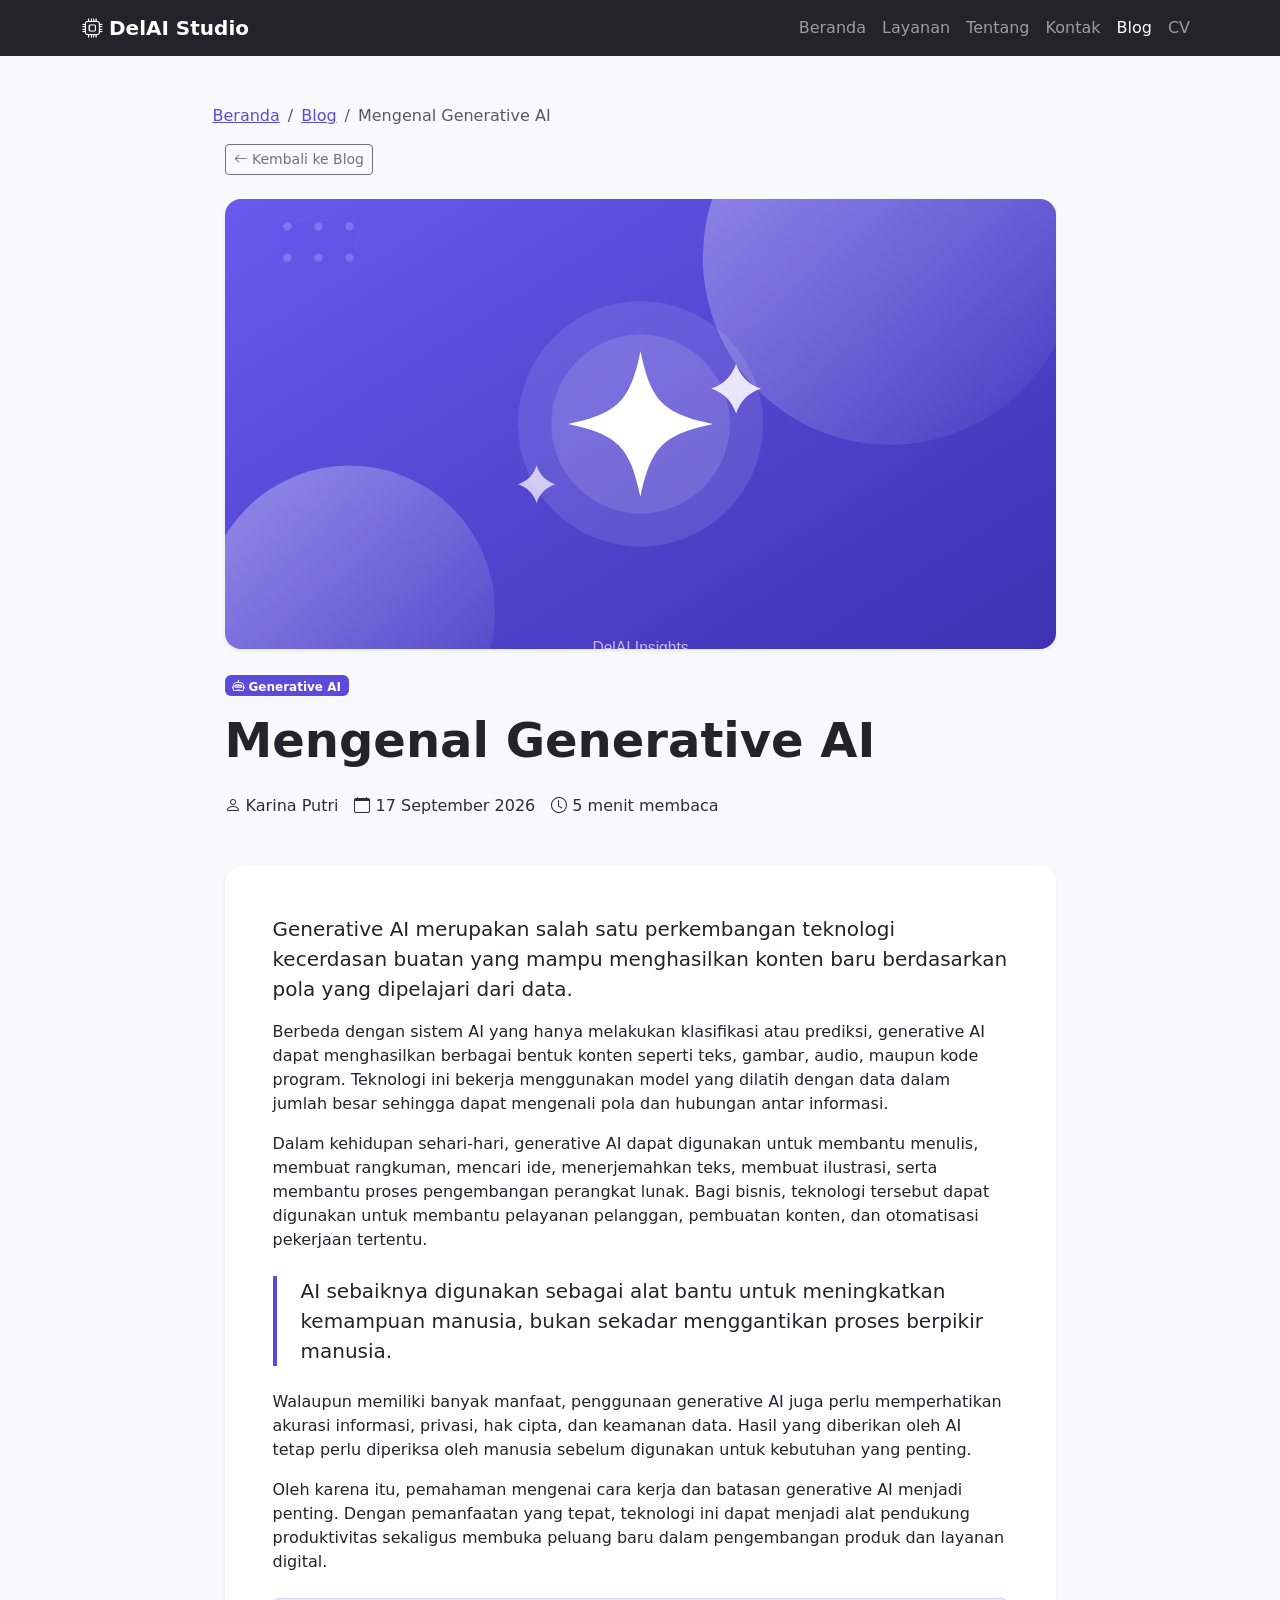
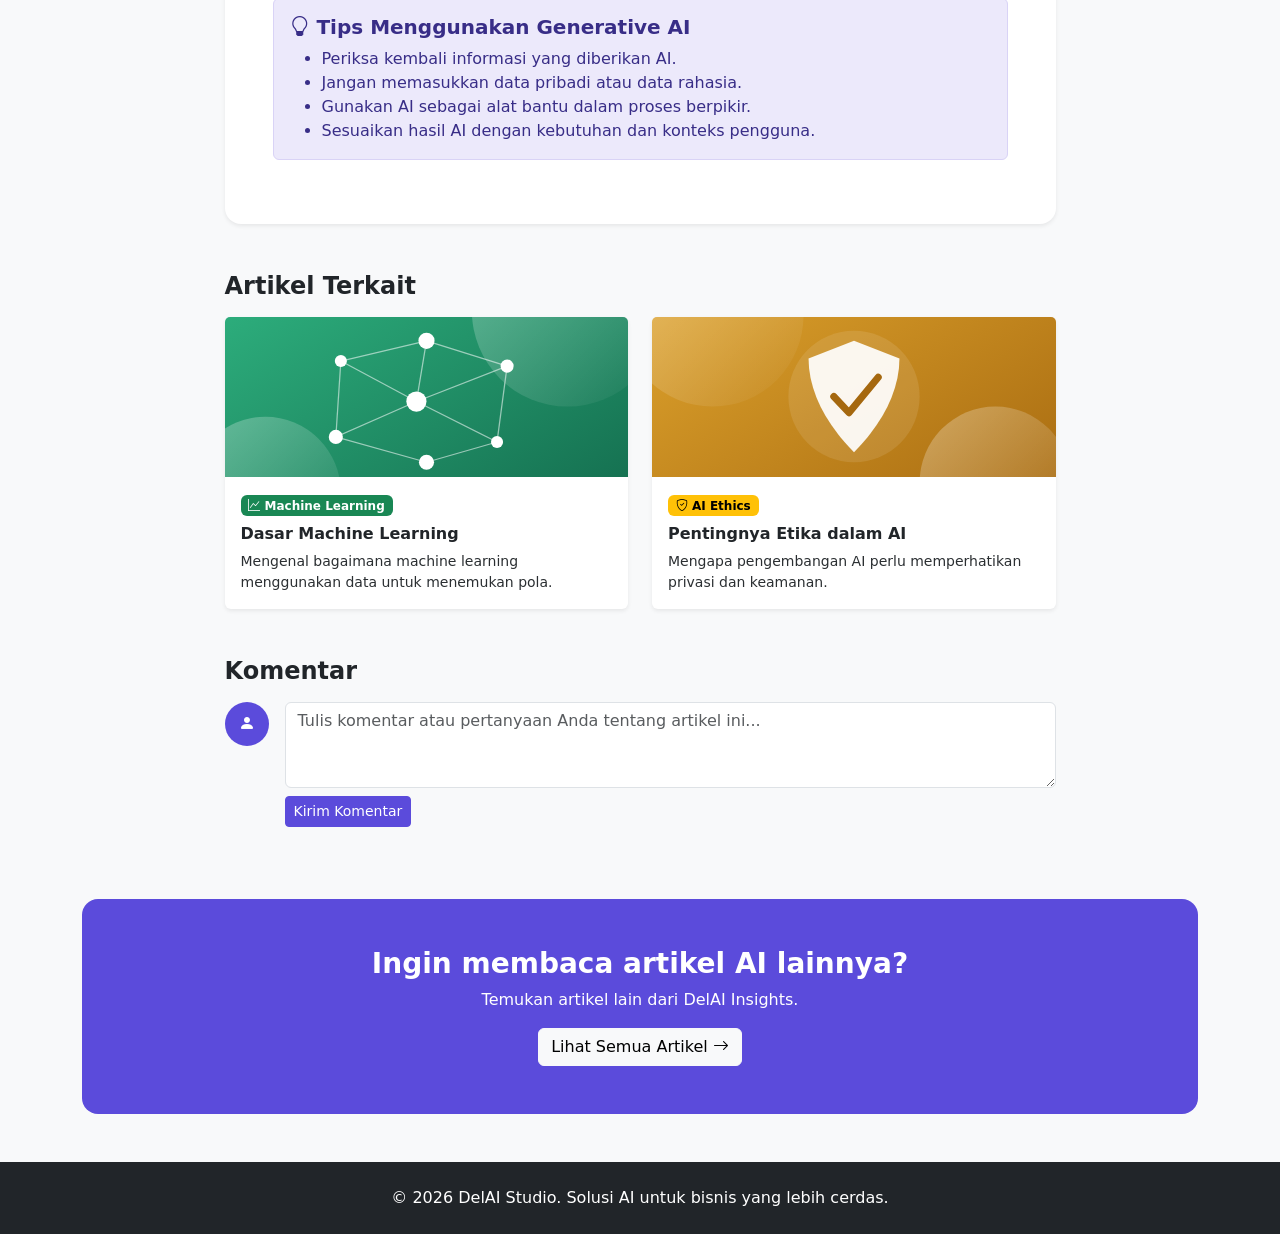
==== blog-detail.html @ 37f5fe95 "fixed" ====
<!DOCTYPE html>
<html lang="id">
<head>
    <meta charset="UTF-8">

    <meta
        name="viewport"
        content="width=device-width, initial-scale=1.0"
    >

    <meta
        name="description"
        content="Artikel DelAI Studio mengenai Generative AI."
    >

    <title>Mengenal Generative AI - DelAI Studio</title>

    <!-- Preconnect ke CDN untuk mempercepat loading -->
    <link rel="preconnect" href="https://cdn.jsdelivr.net" crossorigin>

    <meta name="theme-color" content="#5b4bdb">

    <!-- Bootstrap 5 -->
    <link
        href="https://cdn.jsdelivr.net/npm/bootstrap@5.3.3/dist/css/bootstrap.min.css"
        rel="stylesheet"
    >

    <!-- Bootstrap Icons -->
    <link
        rel="stylesheet"
        href="https://cdn.jsdelivr.net/npm/bootstrap-icons@1.11.3/font/bootstrap-icons.min.css"
    >

    <!-- Selaraskan warna brand Bootstrap dengan warna brand utama (ungu) -->
    <style>
        :root {
            --bs-primary: #5b4bdb;
            --bs-primary-rgb: 91, 75, 219;
            --bs-link-color: #5b4bdb;
            --bs-link-color-rgb: 91, 75, 219;
            --bs-link-hover-color: #4638b8;
            --bs-link-hover-color-rgb: 70, 56, 184;
        }

        .btn-primary {
            --bs-btn-bg: #5b4bdb;
            --bs-btn-border-color: #5b4bdb;
            --bs-btn-hover-bg: #4638b8;
            --bs-btn-hover-border-color: #4638b8;
            --bs-btn-active-bg: #4638b8;
            --bs-btn-active-border-color: #4638b8;
        }

        .btn-outline-primary {
            --bs-btn-color: #5b4bdb;
            --bs-btn-border-color: #5b4bdb;
            --bs-btn-hover-bg: #5b4bdb;
            --bs-btn-hover-border-color: #5b4bdb;
        }

        .text-bg-primary {
            background-color: #5b4bdb !important;
        }

        .bg-primary {
            background-color: #5b4bdb !important;
        }

        .border-primary {
            border-color: #5b4bdb !important;
        }

        .alert-primary {
            --bs-alert-color: #382d87;
            --bs-alert-bg: #ece9fb;
            --bs-alert-border-color: #d9d3f6;
        }
    </style>
</head>


<body class="bg-light">

    <!-- Skip link untuk aksesibilitas keyboard -->
    <a href="#konten-utama" class="visually-hidden-focusable">
        Lewati ke konten utama
    </a>

    <!-- ================= NAVBAR ================= -->

    <header>

        <nav class="navbar navbar-expand-lg bg-dark navbar-dark">

            <div class="container">

                <a
                    class="navbar-brand fw-bold"
                    href="index.html"
                >
                    <i class="bi bi-cpu" aria-hidden="true"></i>
                    DelAI Studio
                </a>


                <button
                    class="navbar-toggler"
                    type="button"
                    data-bs-toggle="collapse"
                    data-bs-target="#mainNavbar"
                    aria-controls="mainNavbar"
                    aria-expanded="false"
                    aria-label="Toggle navigation"
                >
                    <span class="navbar-toggler-icon"></span>
                </button>


                <div
                    class="collapse navbar-collapse"
                    id="mainNavbar"
                >

                    <ul class="navbar-nav ms-auto">

                        <li class="nav-item">
                            <a
                                class="nav-link"
                                href="index.html"
                            >
                                Beranda
                            </a>
                        </li>

                        <li class="nav-item">
                            <a
                                class="nav-link"
                                href="index.html#layanan"
                            >
                                Layanan
                            </a>
                        </li>

                        <li class="nav-item">
                            <a
                                class="nav-link"
                                href="index.html#tentang"
                            >
                                Tentang
                            </a>
                        </li>

                        <li class="nav-item">
                            <a
                                class="nav-link"
                                href="index.html#kontak"
                            >
                                Kontak
                            </a>
                        </li>

                        <li class="nav-item">
                            <a
                                class="nav-link active"
                                href="blog.html"
                                aria-current="page"
                            >
                                Blog
                            </a>
                        </li>

                        <li class="nav-item">
                            <a
                                class="nav-link"
                                href="cv.html"
                            >
                                CV
                            </a>
                        </li>

                    </ul>

                </div>

            </div>

        </nav>

    </header>


    <main id="konten-utama">

        <!-- ================= ARTICLE ================= -->

        <article class="py-5">

            <div class="container">

                <!-- Breadcrumb -->
                <nav aria-label="breadcrumb" class="row justify-content-center">
                    <ol class="breadcrumb col-lg-9">
                        <li class="breadcrumb-item"><a href="index.html">Beranda</a></li>
                        <li class="breadcrumb-item"><a href="blog.html">Blog</a></li>
                        <li class="breadcrumb-item active" aria-current="page">Mengenal Generative AI</li>
                    </ol>
                </nav>

                <div class="row justify-content-center">

                    <div class="col-lg-9">

                        <!-- Back Button -->

                        <a
                            href="blog.html"
                            class="btn btn-outline-secondary btn-sm mb-4"
                        >
                            <i class="bi bi-arrow-left" aria-hidden="true"></i>
                            Kembali ke Blog
                        </a>


                        <!-- Cover -->

                        <img
                            src="assets/img/cover-generative-ai.svg"
                            class="img-fluid rounded-4 shadow-sm w-100 mb-4"
                            alt="Ilustrasi Generative AI"
                            width="1600"
                            height="450"
                            loading="eager"
                            decoding="async"
                            style="max-height: 450px; object-fit: cover;"
                        >


                        <!-- Category -->

                        <span class="badge text-bg-primary mb-3">

                            <i class="bi bi-robot" aria-hidden="true"></i>

                            Generative AI

                        </span>


                        <!-- Title -->

                        <h1 class="display-5 fw-bold mb-4">

                            Mengenal Generative AI

                        </h1>


                        <!-- Meta -->

                        <div class="d-flex flex-wrap gap-3 text-secondary-emphasis mb-5">

                            <span>
                                <i class="bi bi-person" aria-hidden="true"></i>
                                Karina Putri
                            </span>

                            <span>
                                <i class="bi bi-calendar" aria-hidden="true"></i>
                                17 September 2026
                            </span>

                            <span>
                                <i class="bi bi-clock" aria-hidden="true"></i>
                                5 menit membaca
                            </span>

                        </div>


                        <!-- Article Content -->

                        <div class="bg-white rounded-4 shadow-sm p-4 p-md-5">

                            <p class="lead">
                                Generative AI merupakan salah satu
                                perkembangan teknologi kecerdasan buatan
                                yang mampu menghasilkan konten baru
                                berdasarkan pola yang dipelajari dari data.
                            </p>


                            <p>
                                Berbeda dengan sistem AI yang hanya
                                melakukan klasifikasi atau prediksi,
                                generative AI dapat menghasilkan berbagai
                                bentuk konten seperti teks, gambar,
                                audio, maupun kode program. Teknologi ini
                                bekerja menggunakan model yang dilatih
                                dengan data dalam jumlah besar sehingga
                                dapat mengenali pola dan hubungan
                                antar informasi.
                            </p>


                            <p>
                                Dalam kehidupan sehari-hari, generative AI
                                dapat digunakan untuk membantu menulis,
                                membuat rangkuman, mencari ide,
                                menerjemahkan teks, membuat ilustrasi,
                                serta membantu proses pengembangan
                                perangkat lunak. Bagi bisnis, teknologi
                                tersebut dapat digunakan untuk membantu
                                pelayanan pelanggan, pembuatan konten,
                                dan otomatisasi pekerjaan tertentu.
                            </p>


                            <blockquote class="blockquote border-start border-primary border-4 ps-4 my-4">

                                <p class="mb-0">
                                    AI sebaiknya digunakan sebagai alat
                                    bantu untuk meningkatkan kemampuan
                                    manusia, bukan sekadar menggantikan
                                    proses berpikir manusia.
                                </p>

                            </blockquote>


                            <p>
                                Walaupun memiliki banyak manfaat,
                                penggunaan generative AI juga perlu
                                memperhatikan akurasi informasi, privasi,
                                hak cipta, dan keamanan data. Hasil yang
                                diberikan oleh AI tetap perlu diperiksa
                                oleh manusia sebelum digunakan untuk
                                kebutuhan yang penting.
                            </p>


                            <p>
                                Oleh karena itu, pemahaman mengenai cara
                                kerja dan batasan generative AI menjadi
                                penting. Dengan pemanfaatan yang tepat,
                                teknologi ini dapat menjadi alat pendukung
                                produktivitas sekaligus membuka peluang
                                baru dalam pengembangan produk dan layanan
                                digital.
                            </p>


                            <!-- Tips -->

                            <div class="alert alert-primary mt-4">

                                <h2 class="h5 fw-bold">
                                    <i class="bi bi-lightbulb" aria-hidden="true"></i>
                                    Tips Menggunakan Generative AI
                                </h2>

                                <ul class="mb-0">

                                    <li>
                                        Periksa kembali informasi yang
                                        diberikan AI.
                                    </li>

                                    <li>
                                        Jangan memasukkan data pribadi
                                        atau data rahasia.
                                    </li>

                                    <li>
                                        Gunakan AI sebagai alat bantu
                                        dalam proses berpikir.
                                    </li>

                                    <li>
                                        Sesuaikan hasil AI dengan
                                        kebutuhan dan konteks pengguna.
                                    </li>

                                </ul>

                            </div>

                        </div>


                        <!-- Artikel Terkait -->

                        <section class="mt-5" aria-labelledby="artikelTerkaitTitle">

                            <h2 id="artikelTerkaitTitle" class="h4 fw-bold mb-3">
                                Artikel Terkait
                            </h2>

                            <div class="row g-4">

                                <div class="col-md-6">
                                    <article class="card h-100 shadow-sm border-0">
                                        <img
                                            src="assets/img/cover-machine-learning.svg"
                                            class="card-img-top"
                                            alt="Ilustrasi Machine Learning"
                                            width="800"
                                            height="160"
                                            loading="lazy"
                                            decoding="async"
                                            style="height: 160px; object-fit: cover;"
                                        >
                                        <div class="card-body">
                                            <span class="badge text-bg-success mb-2">
                                                <i class="bi bi-graph-up" aria-hidden="true"></i>
                                                Machine Learning
                                            </span>
                                            <h3 class="h6 fw-bold">
                                                <a href="blog.html" class="text-decoration-none text-dark">
                                                    Dasar Machine Learning
                                                </a>
                                            </h3>
                                            <p class="text-secondary-emphasis small mb-0">
                                                Mengenal bagaimana machine learning
                                                menggunakan data untuk menemukan pola.
                                            </p>
                                        </div>
                                    </article>
                                </div>

                                <div class="col-md-6">
                                    <article class="card h-100 shadow-sm border-0">
                                        <img
                                            src="assets/img/cover-ai-ethics.svg"
                                            class="card-img-top"
                                            alt="Ilustrasi Etika Artificial Intelligence"
                                            width="800"
                                            height="160"
                                            loading="lazy"
                                            decoding="async"
                                            style="height: 160px; object-fit: cover;"
                                        >
                                        <div class="card-body">
                                            <span class="badge text-bg-warning mb-2">
                                                <i class="bi bi-shield-check" aria-hidden="true"></i>
                                                AI Ethics
                                            </span>
                                            <h3 class="h6 fw-bold">
                                                <a href="blog.html" class="text-decoration-none text-dark">
                                                    Pentingnya Etika dalam AI
                                                </a>
                                            </h3>
                                            <p class="text-secondary-emphasis small mb-0">
                                                Mengapa pengembangan AI perlu
                                                memperhatikan privasi dan keamanan.
                                            </p>
                                        </div>
                                    </article>
                                </div>

                            </div>

                        </section>


                        <!-- Komentar Sederhana -->

                        <section class="mt-5" aria-labelledby="komentarTitle">

                            <h2 id="komentarTitle" class="h4 fw-bold mb-3">
                                Komentar
                            </h2>

                            <div class="d-flex gap-3 mb-4">
                                <span
                                    class="d-flex align-items-center justify-content-center rounded-circle bg-primary text-white flex-shrink-0"
                                    style="width: 44px; height: 44px;"
                                    aria-hidden="true"
                                >
                                    <i class="bi bi-person-fill"></i>
                                </span>

                                <form class="flex-grow-1">
                                    <label for="komentar" class="visually-hidden">
                                        Tulis komentar Anda
                                    </label>
                                    <textarea
                                        id="komentar"
                                        name="komentar"
                                        class="form-control mb-2"
                                        rows="3"
                                        placeholder="Tulis komentar atau pertanyaan Anda tentang artikel ini..."
                                    ></textarea>
                                    <button type="submit" class="btn btn-primary btn-sm">
                                        Kirim Komentar
                                    </button>
                                </form>
                            </div>

                        </section>

                    </div>

                </div>

            </div>

        </article>


        <!-- ================= RELATED CTA ================= -->

        <section class="pb-5">

            <div class="container">

                <div class="bg-primary text-white rounded-4 p-4 p-md-5 text-center">

                    <h2 class="h3 fw-bold">
                        Ingin membaca artikel AI lainnya?
                    </h2>

                    <p>
                        Temukan artikel lain dari DelAI Insights.
                    </p>

                    <a
                        href="blog.html"
                        class="btn btn-light"
                    >
                        Lihat Semua Artikel
                        <i class="bi bi-arrow-right" aria-hidden="true"></i>
                    </a>

                </div>

            </div>

        </section>

    </main>


    <!-- ================= FOOTER ================= -->

    <footer class="bg-dark text-white py-4">

        <div class="container text-center">

            <p class="mb-0">
                &copy; 2026 DelAI Studio.
                Solusi AI untuk bisnis yang lebih cerdas.
            </p>

        </div>

    </footer>


    <!-- Bootstrap JavaScript -->

    <script
        src="https://cdn.jsdelivr.net/npm/bootstrap@5.3.3/dist/js/bootstrap.bundle.min.js"
    ></script>

</body>
</html>
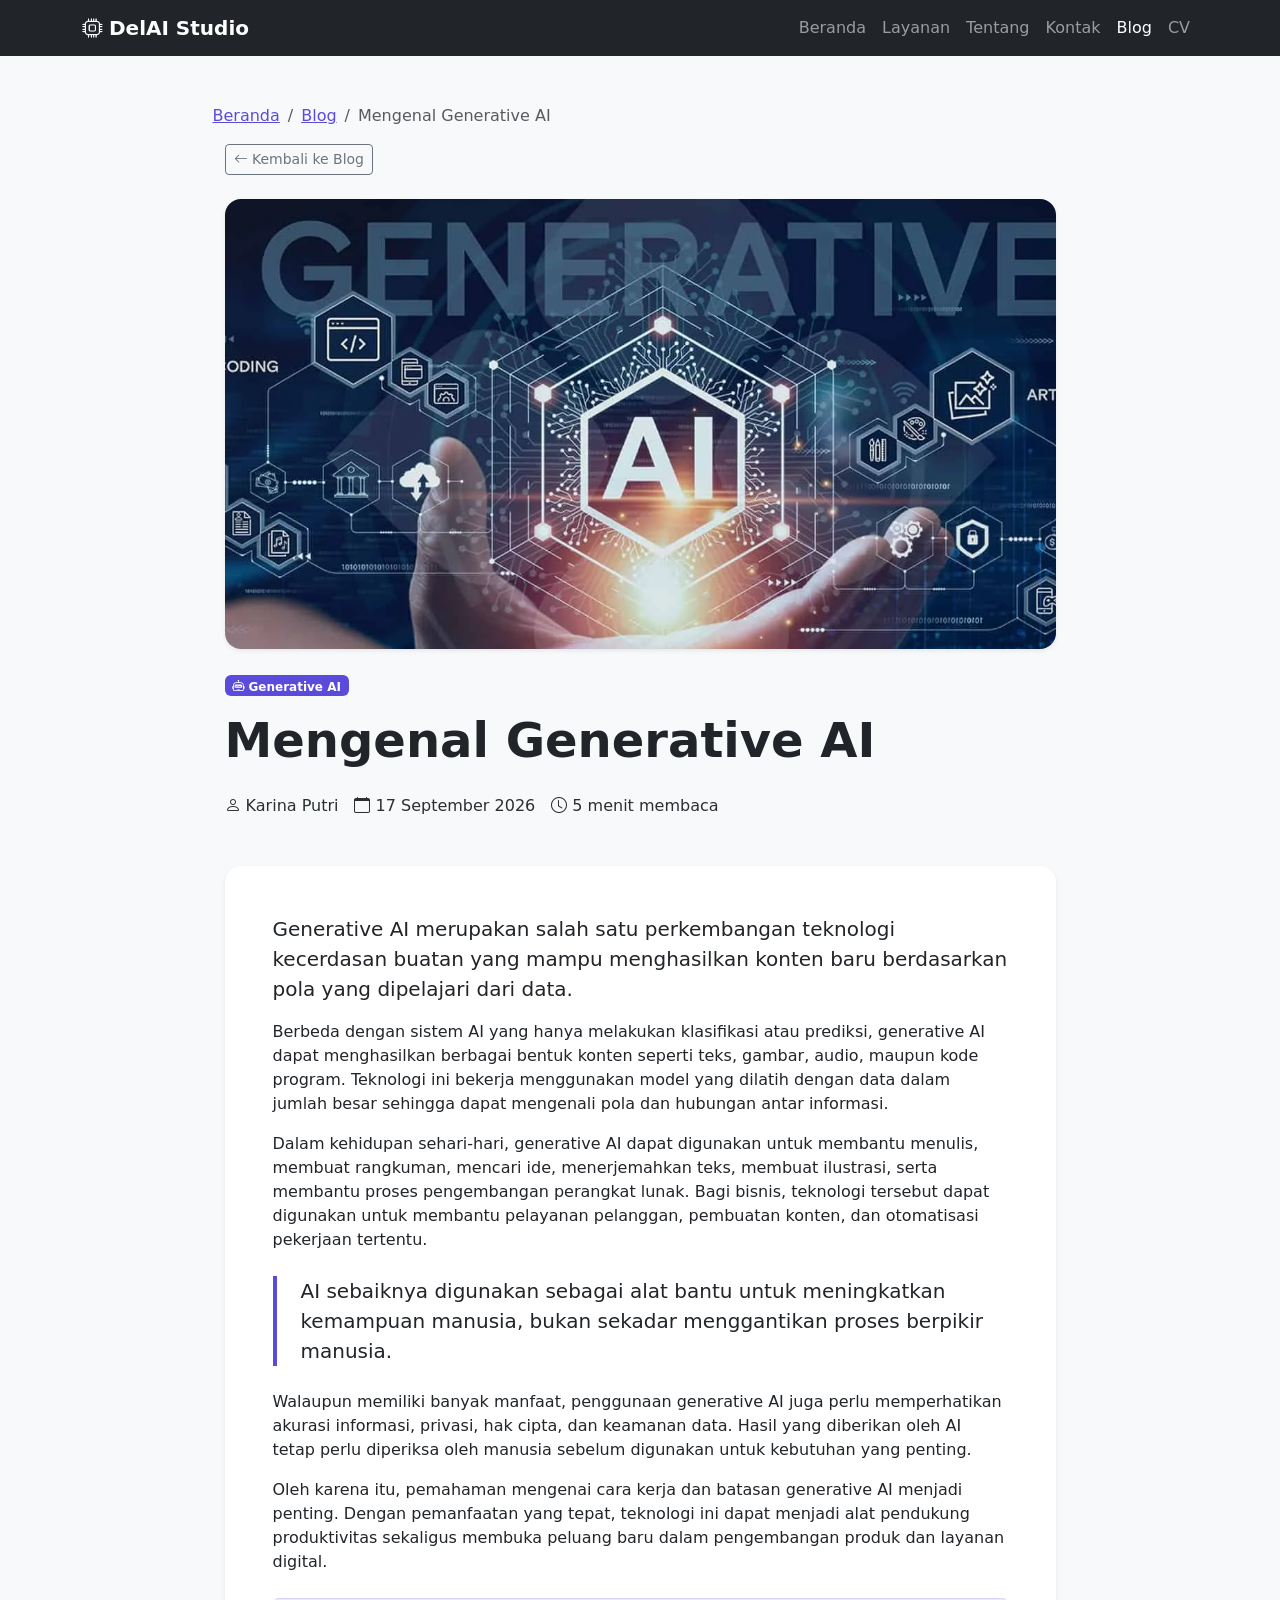
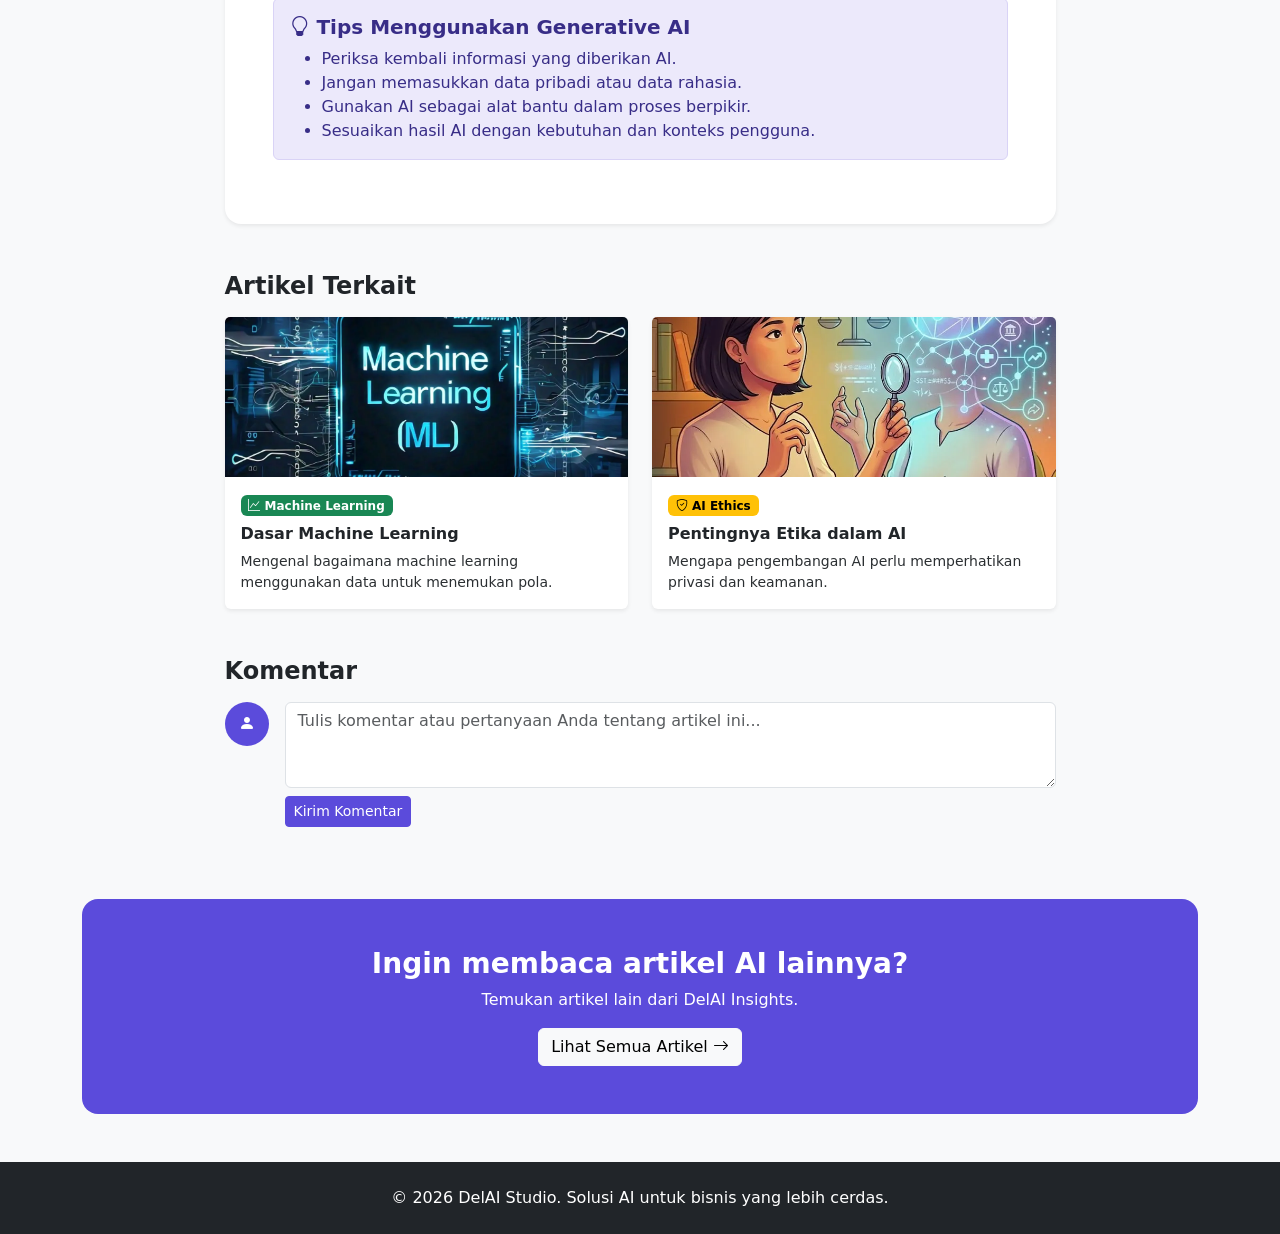
==== commit e7dc05bd: "done" ====
--- a/blog-detail.html
+++ b/blog-detail.html
@@ -225,7 +225,8 @@
                         <!-- Cover -->
 
                         <img
-                            src="assets/img/cover-generative-ai.svg"
+                            src="assets/image/gen-ai.webp"
+                                fetchpriority="high"
                             class="img-fluid rounded-4 shadow-sm w-100 mb-4"
                             alt="Ilustrasi Generative AI"
                             width="1600"
@@ -401,7 +402,7 @@
                                 <div class="col-md-6">
                                     <article class="card h-100 shadow-sm border-0">
                                         <img
-                                            src="assets/img/cover-machine-learning.svg"
+                                            src="assets/image/machine.webp"
                                             class="card-img-top"
                                             alt="Ilustrasi Machine Learning"
                                             width="800"
@@ -431,7 +432,7 @@
                                 <div class="col-md-6">
                                     <article class="card h-100 shadow-sm border-0">
                                         <img
-                                            src="assets/img/cover-ai-ethics.svg"
+                                            src="assets/image/etika.webp"
                                             class="card-img-top"
                                             alt="Ilustrasi Etika Artificial Intelligence"
                                             width="800"
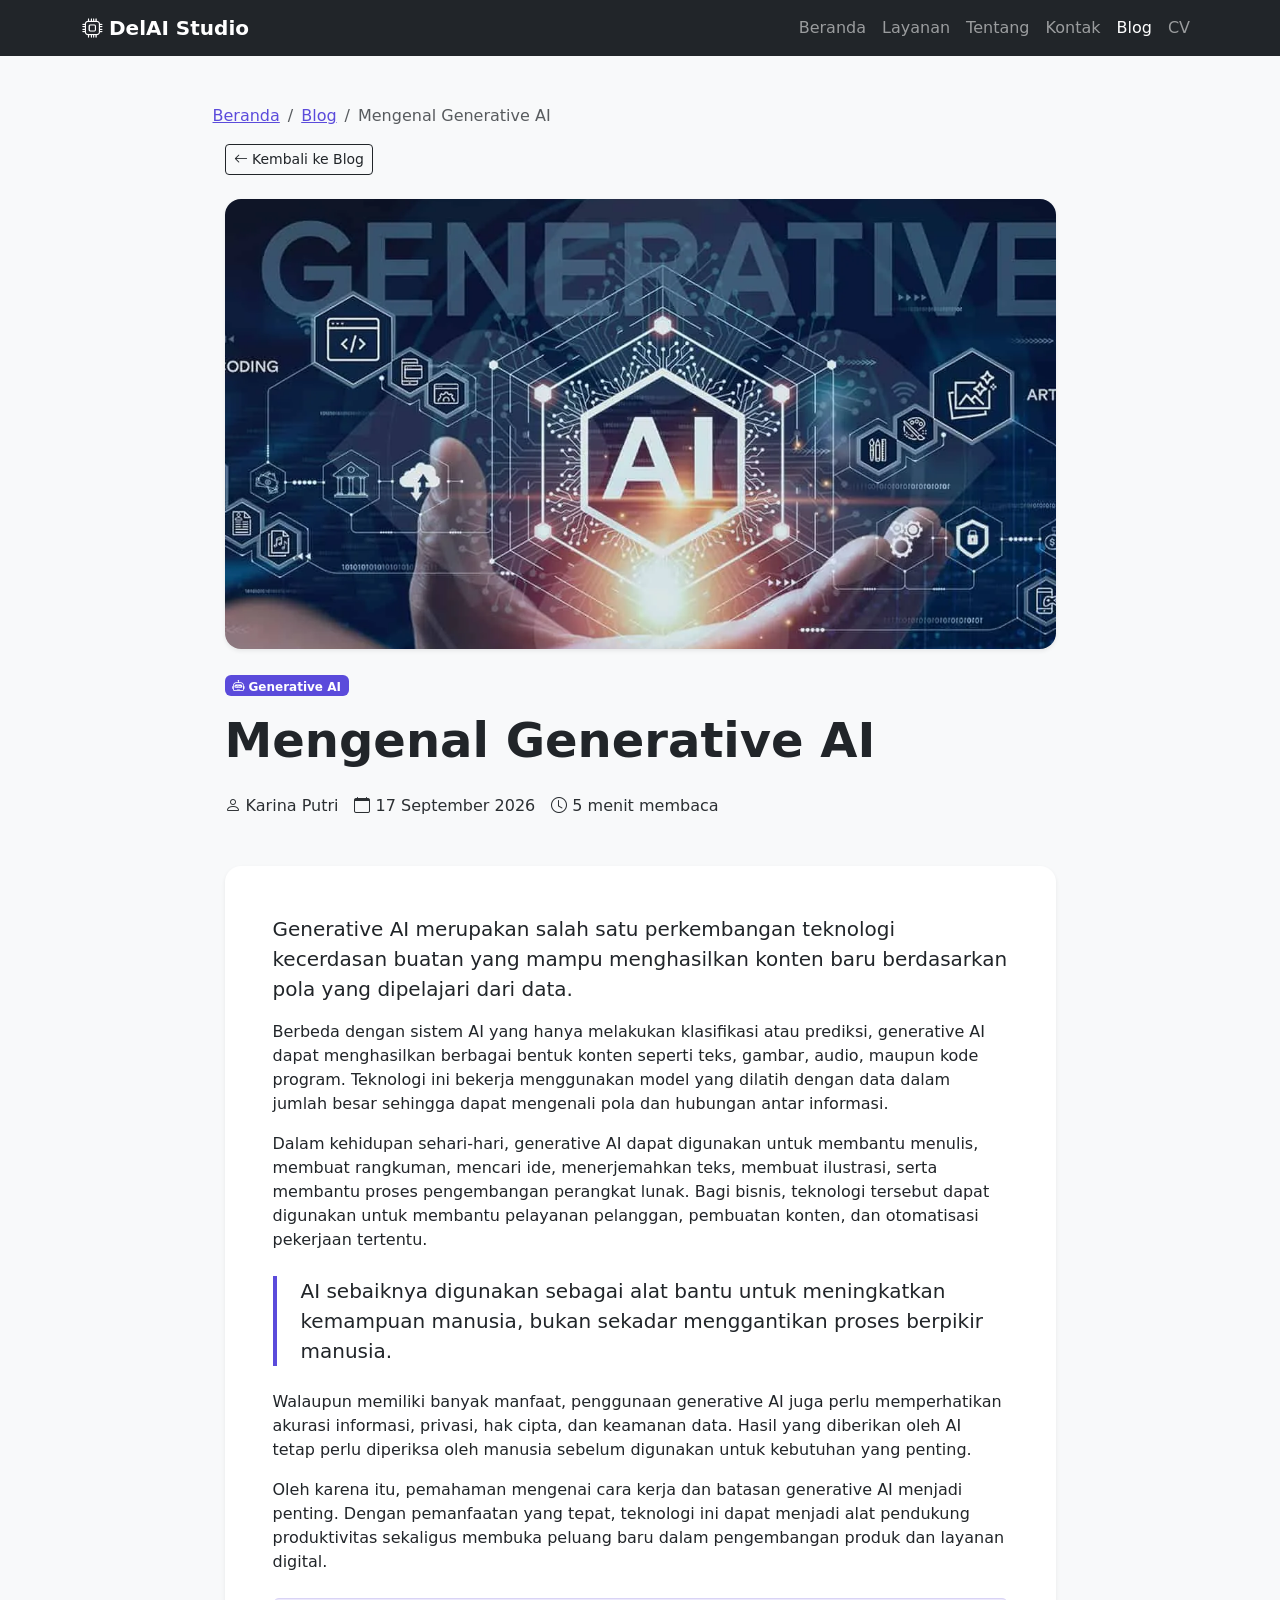
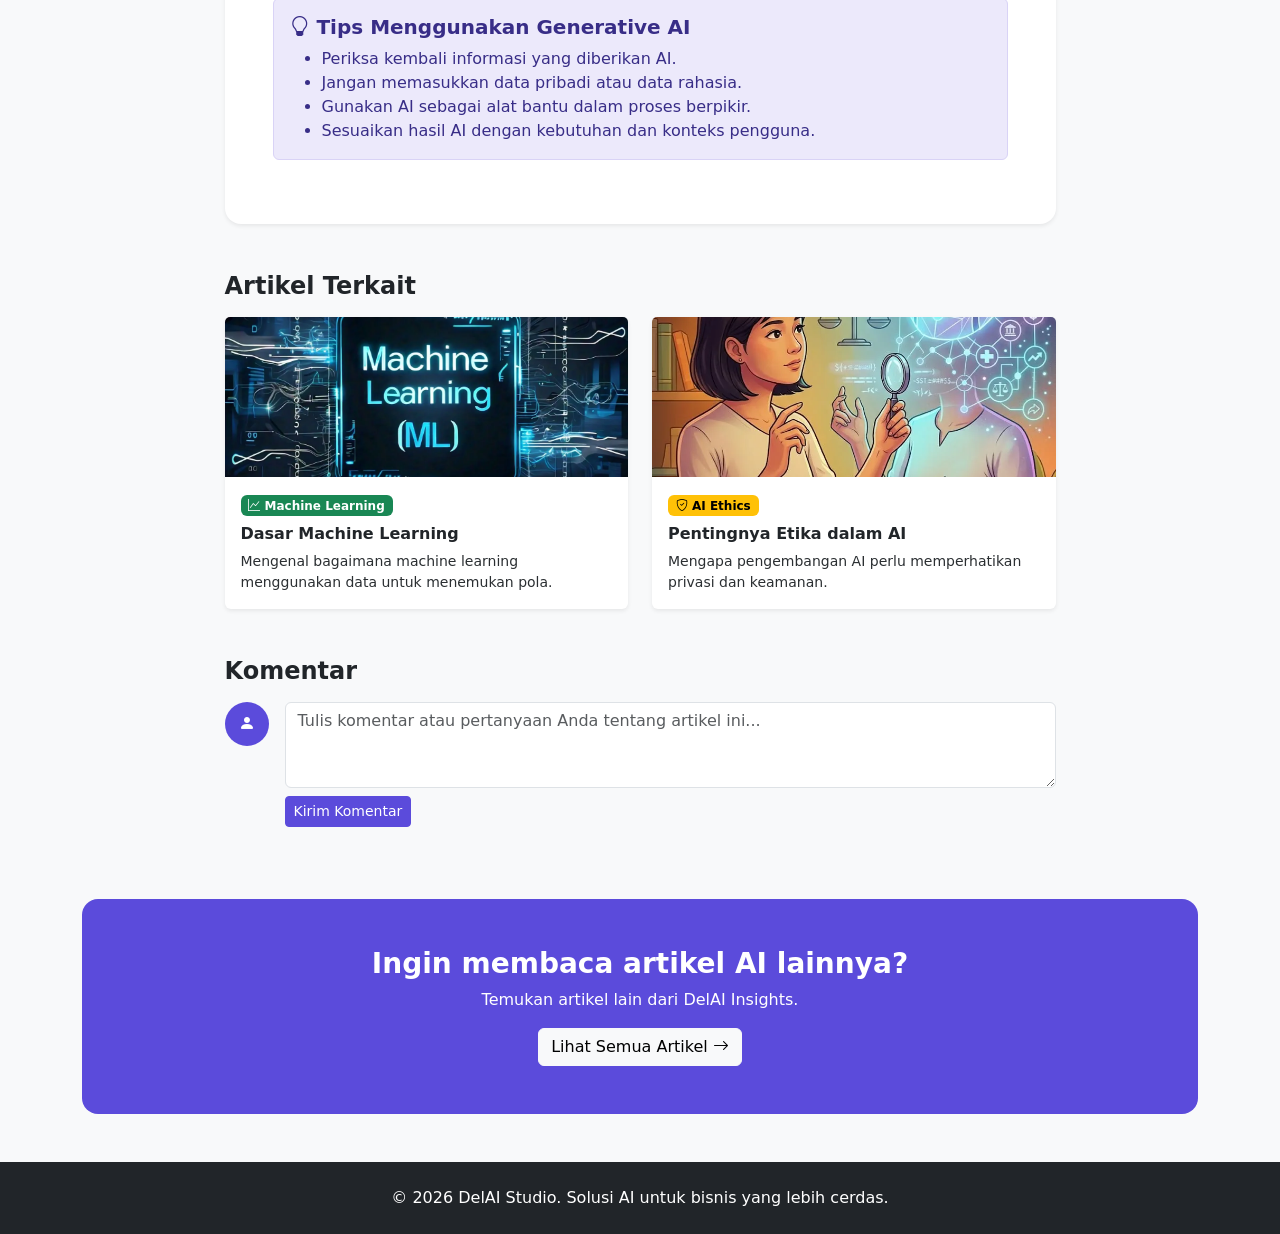
==== commit 3e4f5f1e: "new fixed" ====
--- a/blog-detail.html
+++ b/blog-detail.html
@@ -215,7 +215,7 @@
 
                         <a
                             href="blog.html"
-                            class="btn btn-outline-secondary btn-sm mb-4"
+                            class="btn btn-outline-dark btn-sm mb-4"
                         >
                             <i class="bi bi-arrow-left" aria-hidden="true"></i>
                             Kembali ke Blog
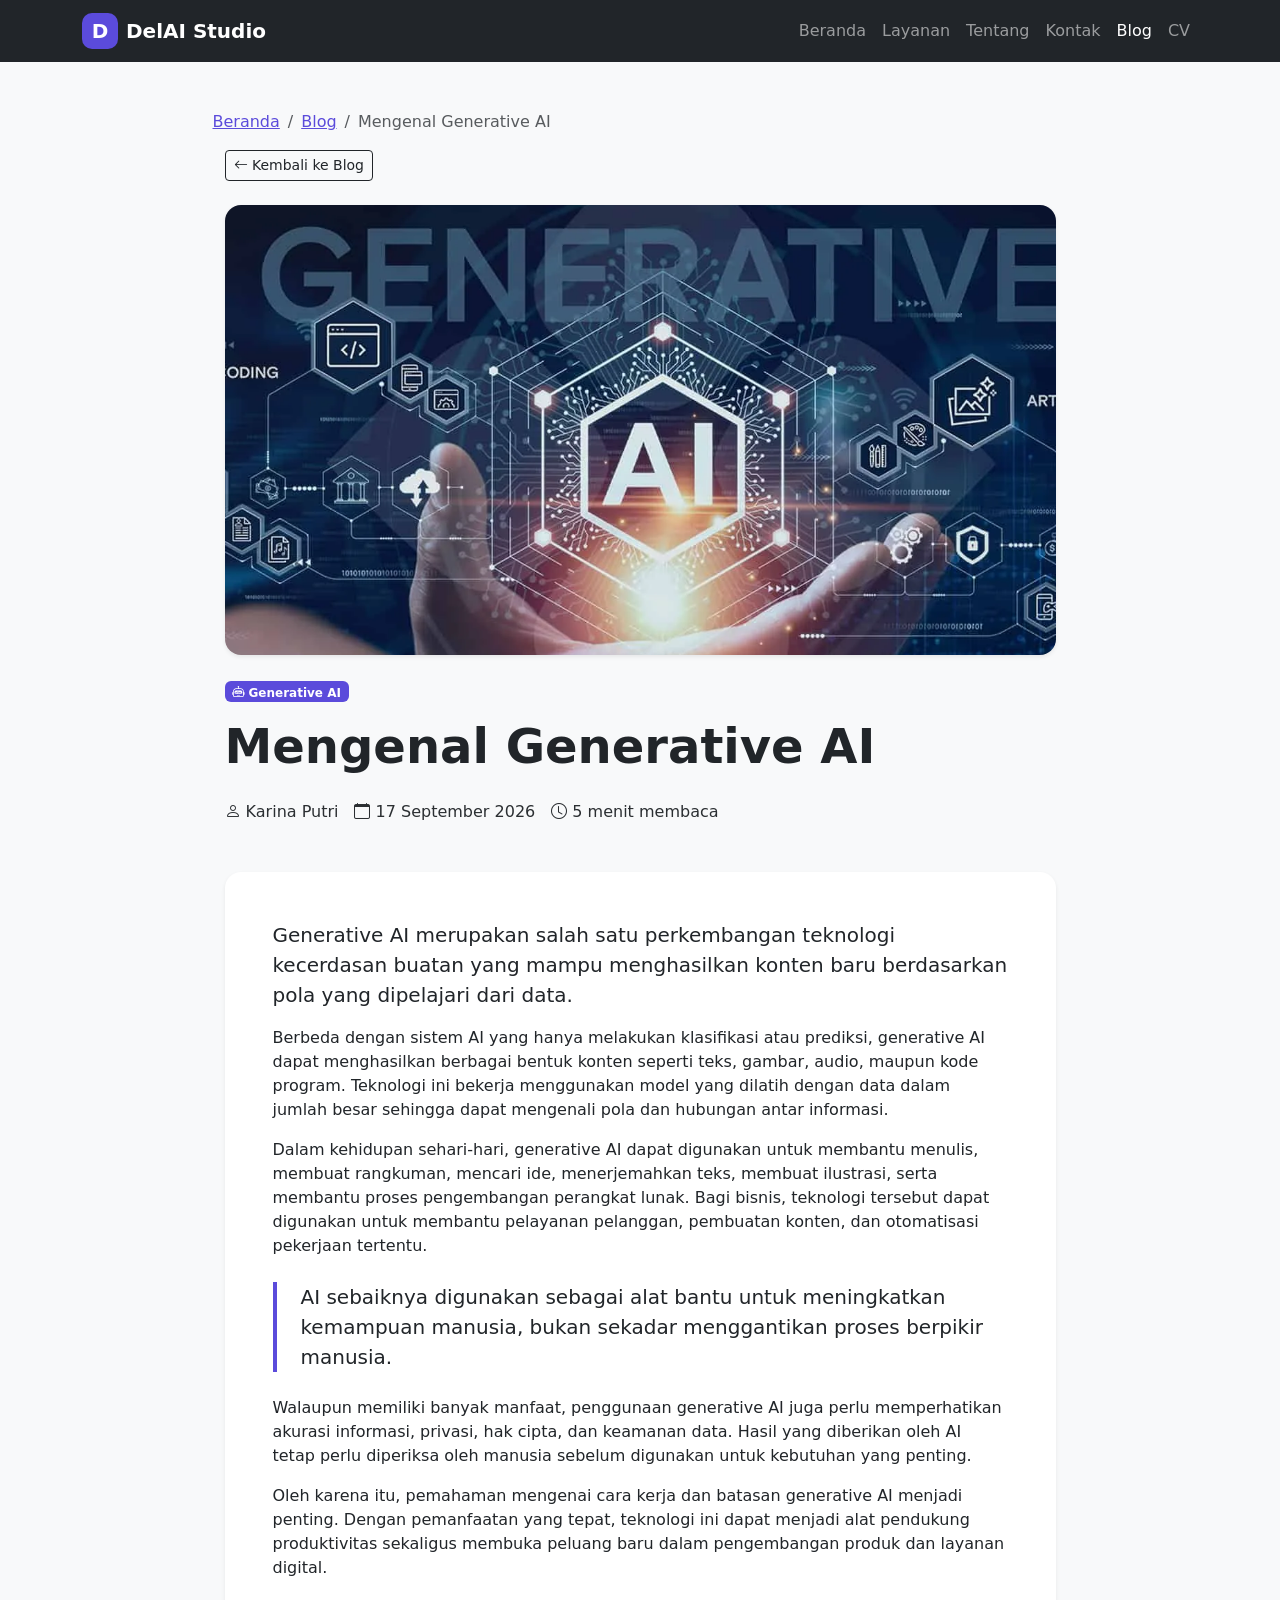
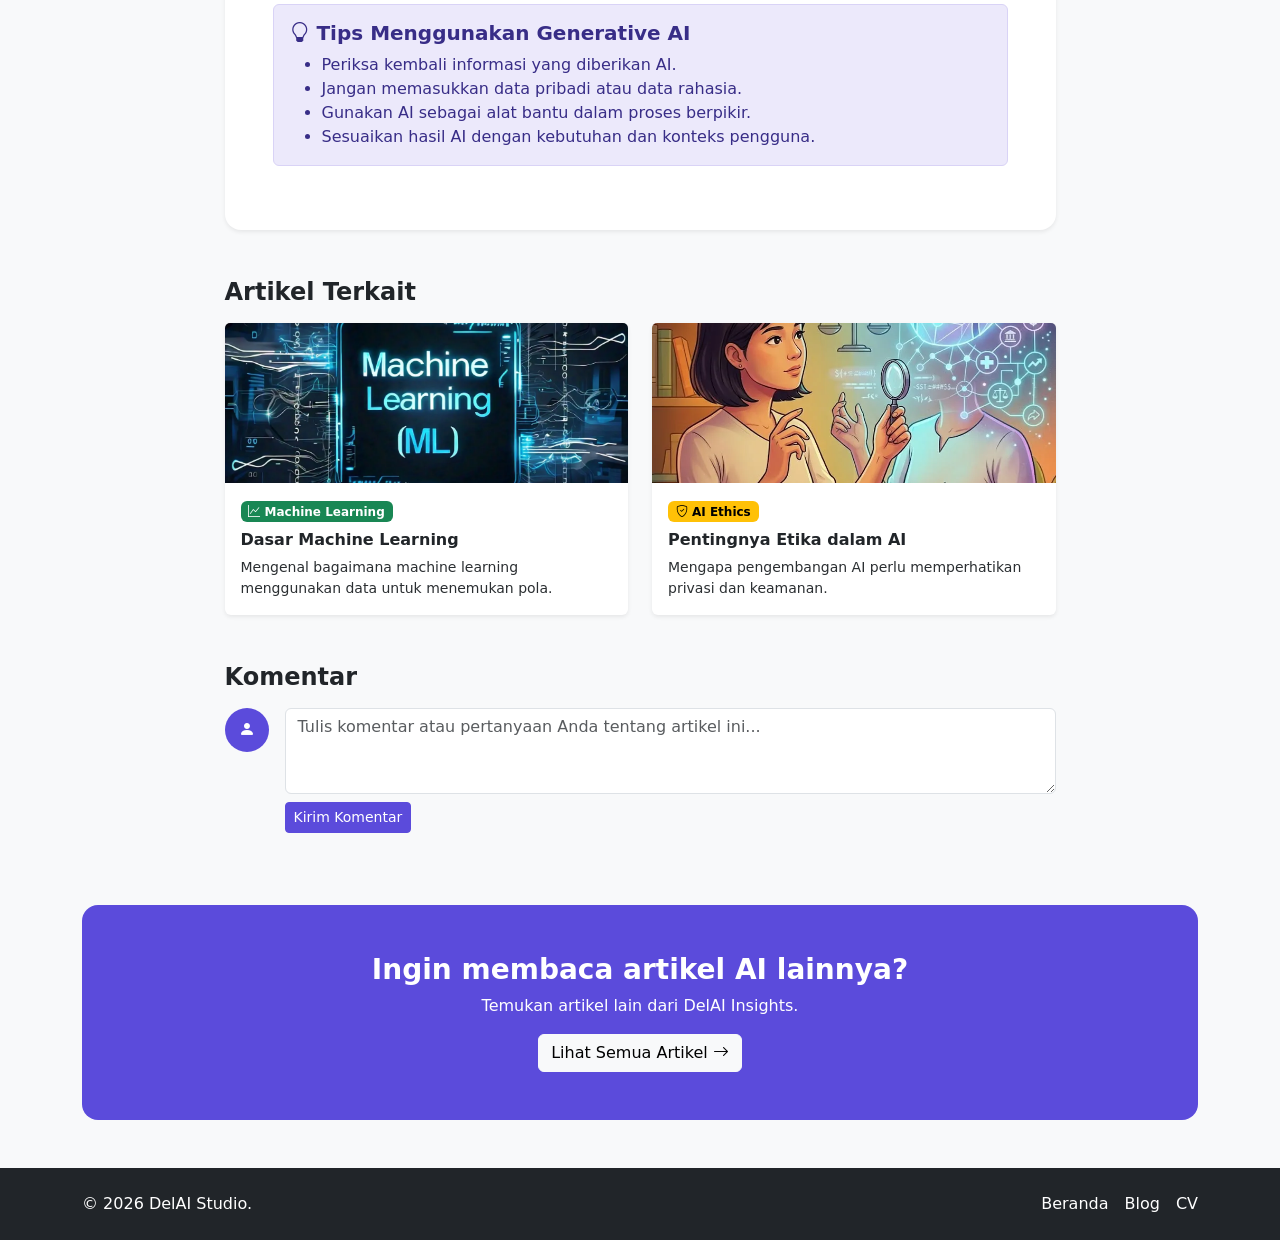
==== commit 6a79c862: "refactor: align brand logo consistency and complete readme checklist" ====
--- a/blog-detail.html
+++ b/blog-detail.html
@@ -32,51 +32,10 @@
         href="https://cdn.jsdelivr.net/npm/bootstrap-icons@1.11.3/font/bootstrap-icons.min.css"
     >
 
-    <!-- Selaraskan warna brand Bootstrap dengan warna brand utama (ungu) -->
-    <style>
-        :root {
-            --bs-primary: #5b4bdb;
-            --bs-primary-rgb: 91, 75, 219;
-            --bs-link-color: #5b4bdb;
-            --bs-link-color-rgb: 91, 75, 219;
-            --bs-link-hover-color: #4638b8;
-            --bs-link-hover-color-rgb: 70, 56, 184;
-        }
-
-        .btn-primary {
-            --bs-btn-bg: #5b4bdb;
-            --bs-btn-border-color: #5b4bdb;
-            --bs-btn-hover-bg: #4638b8;
-            --bs-btn-hover-border-color: #4638b8;
-            --bs-btn-active-bg: #4638b8;
-            --bs-btn-active-border-color: #4638b8;
-        }
-
-        .btn-outline-primary {
-            --bs-btn-color: #5b4bdb;
-            --bs-btn-border-color: #5b4bdb;
-            --bs-btn-hover-bg: #5b4bdb;
-            --bs-btn-hover-border-color: #5b4bdb;
-        }
-
-        .text-bg-primary {
-            background-color: #5b4bdb !important;
-        }
-
-        .bg-primary {
-            background-color: #5b4bdb !important;
-        }
-
-        .border-primary {
-            border-color: #5b4bdb !important;
-        }
-
-        .alert-primary {
-            --bs-alert-color: #382d87;
-            --bs-alert-bg: #ece9fb;
-            --bs-alert-border-color: #d9d3f6;
-        }
-    </style>
+    <!-- Custom CSS dipisahkan dari HTML -->
+    <link rel="stylesheet" href="assets/css/bootstrap-custom.css">
+
+
 </head>
 
 
@@ -96,10 +55,10 @@
             <div class="container">
 
                 <a
-                    class="navbar-brand fw-bold"
+                    class="navbar-brand fw-bold d-inline-flex align-items-center"
                     href="index.html"
                 >
-                    <i class="bi bi-cpu" aria-hidden="true"></i>
+                    <span class="brand-icon me-2" aria-hidden="true">D</span>
                     DelAI Studio
                 </a>
 
@@ -225,15 +184,14 @@
                         <!-- Cover -->
 
                         <img
-                            src="assets/image/gen-ai.webp"
+                            src="assets/img/gen-ai.webp"
                                 fetchpriority="high"
-                            class="img-fluid rounded-4 shadow-sm w-100 mb-4"
+                            class="img-fluid rounded-4 shadow-sm w-100 mb-4 detail-cover-img"
                             alt="Ilustrasi Generative AI"
                             width="1600"
                             height="450"
                             loading="eager"
                             decoding="async"
-                            style="max-height: 450px; object-fit: cover;"
                         >
 
 
@@ -402,14 +360,13 @@
                                 <div class="col-md-6">
                                     <article class="card h-100 shadow-sm border-0">
                                         <img
-                                            src="assets/image/machine.webp"
-                                            class="card-img-top"
+                                            src="assets/img/machine.webp"
+                                            class="card-img-top related-card-img"
                                             alt="Ilustrasi Machine Learning"
                                             width="800"
                                             height="160"
                                             loading="lazy"
                                             decoding="async"
-                                            style="height: 160px; object-fit: cover;"
                                         >
                                         <div class="card-body">
                                             <span class="badge text-bg-success mb-2">
@@ -432,14 +389,13 @@
                                 <div class="col-md-6">
                                     <article class="card h-100 shadow-sm border-0">
                                         <img
-                                            src="assets/image/etika.webp"
-                                            class="card-img-top"
+                                            src="assets/img/etika.webp"
+                                            class="card-img-top related-card-img"
                                             alt="Ilustrasi Etika Artificial Intelligence"
                                             width="800"
                                             height="160"
                                             loading="lazy"
                                             decoding="async"
-                                            style="height: 160px; object-fit: cover;"
                                         >
                                         <div class="card-body">
                                             <span class="badge text-bg-warning mb-2">
@@ -474,8 +430,7 @@
 
                             <div class="d-flex gap-3 mb-4">
                                 <span
-                                    class="d-flex align-items-center justify-content-center rounded-circle bg-primary text-white flex-shrink-0"
-                                    style="width: 44px; height: 44px;"
+                                    class="d-flex align-items-center justify-content-center rounded-circle bg-primary text-white flex-shrink-0 author-avatar"
                                     aria-hidden="true"
                                 >
                                     <i class="bi bi-person-fill"></i>
@@ -546,12 +501,42 @@
 
     <footer class="bg-dark text-white py-4">
 
-        <div class="container text-center">
-
-            <p class="mb-0">
-                &copy; 2026 DelAI Studio.
-                Solusi AI untuk bisnis yang lebih cerdas.
-            </p>
+        <div class="container">
+
+            <div
+                class="d-flex flex-column flex-md-row justify-content-between align-items-center gap-3"
+            >
+
+                <p class="mb-0">
+                    &copy; 2026 DelAI Studio.
+                </p>
+
+                <div class="d-flex gap-3">
+
+                    <a
+                        href="index.html"
+                        class="text-white text-decoration-none"
+                    >
+                        Beranda
+                    </a>
+
+                    <a
+                        href="blog.html"
+                        class="text-white text-decoration-none"
+                    >
+                        Blog
+                    </a>
+
+                    <a
+                        href="cv.html"
+                        class="text-white text-decoration-none"
+                    >
+                        CV
+                    </a>
+
+                </div>
+
+            </div>
 
         </div>
 
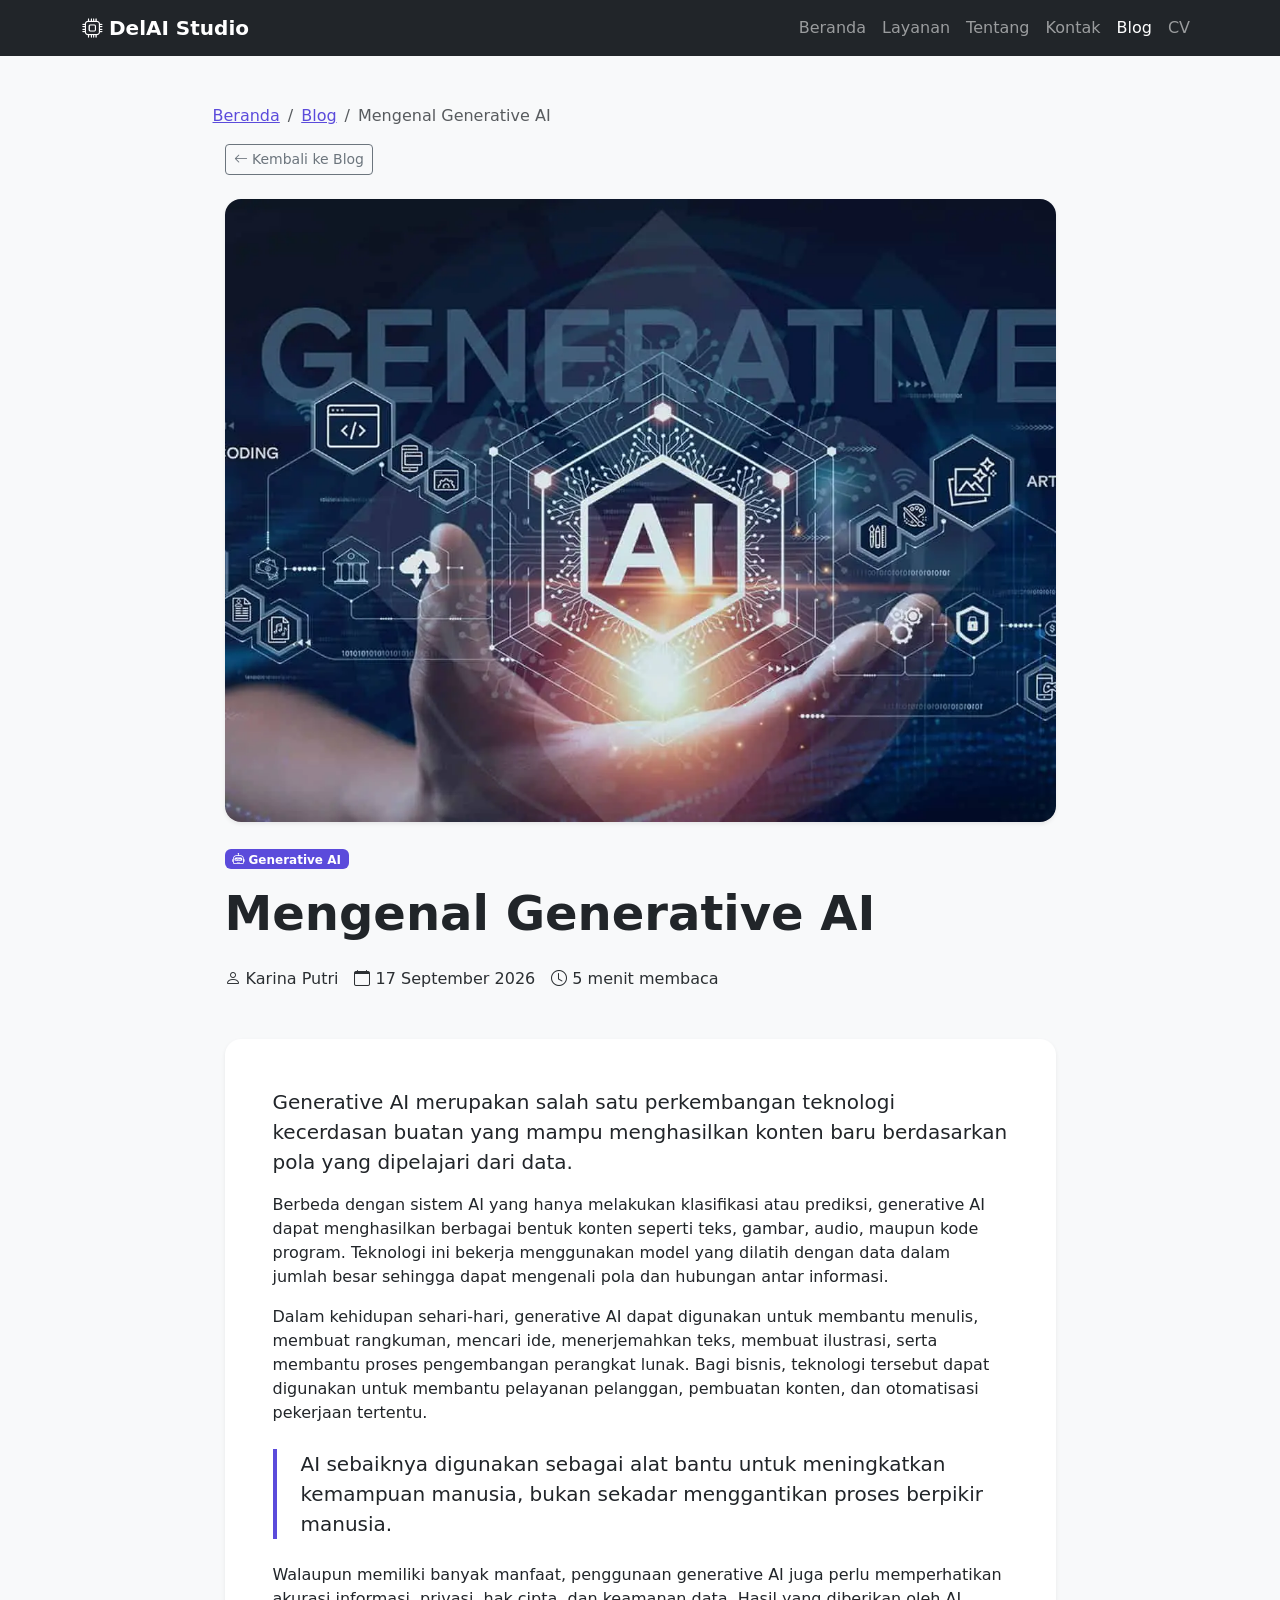
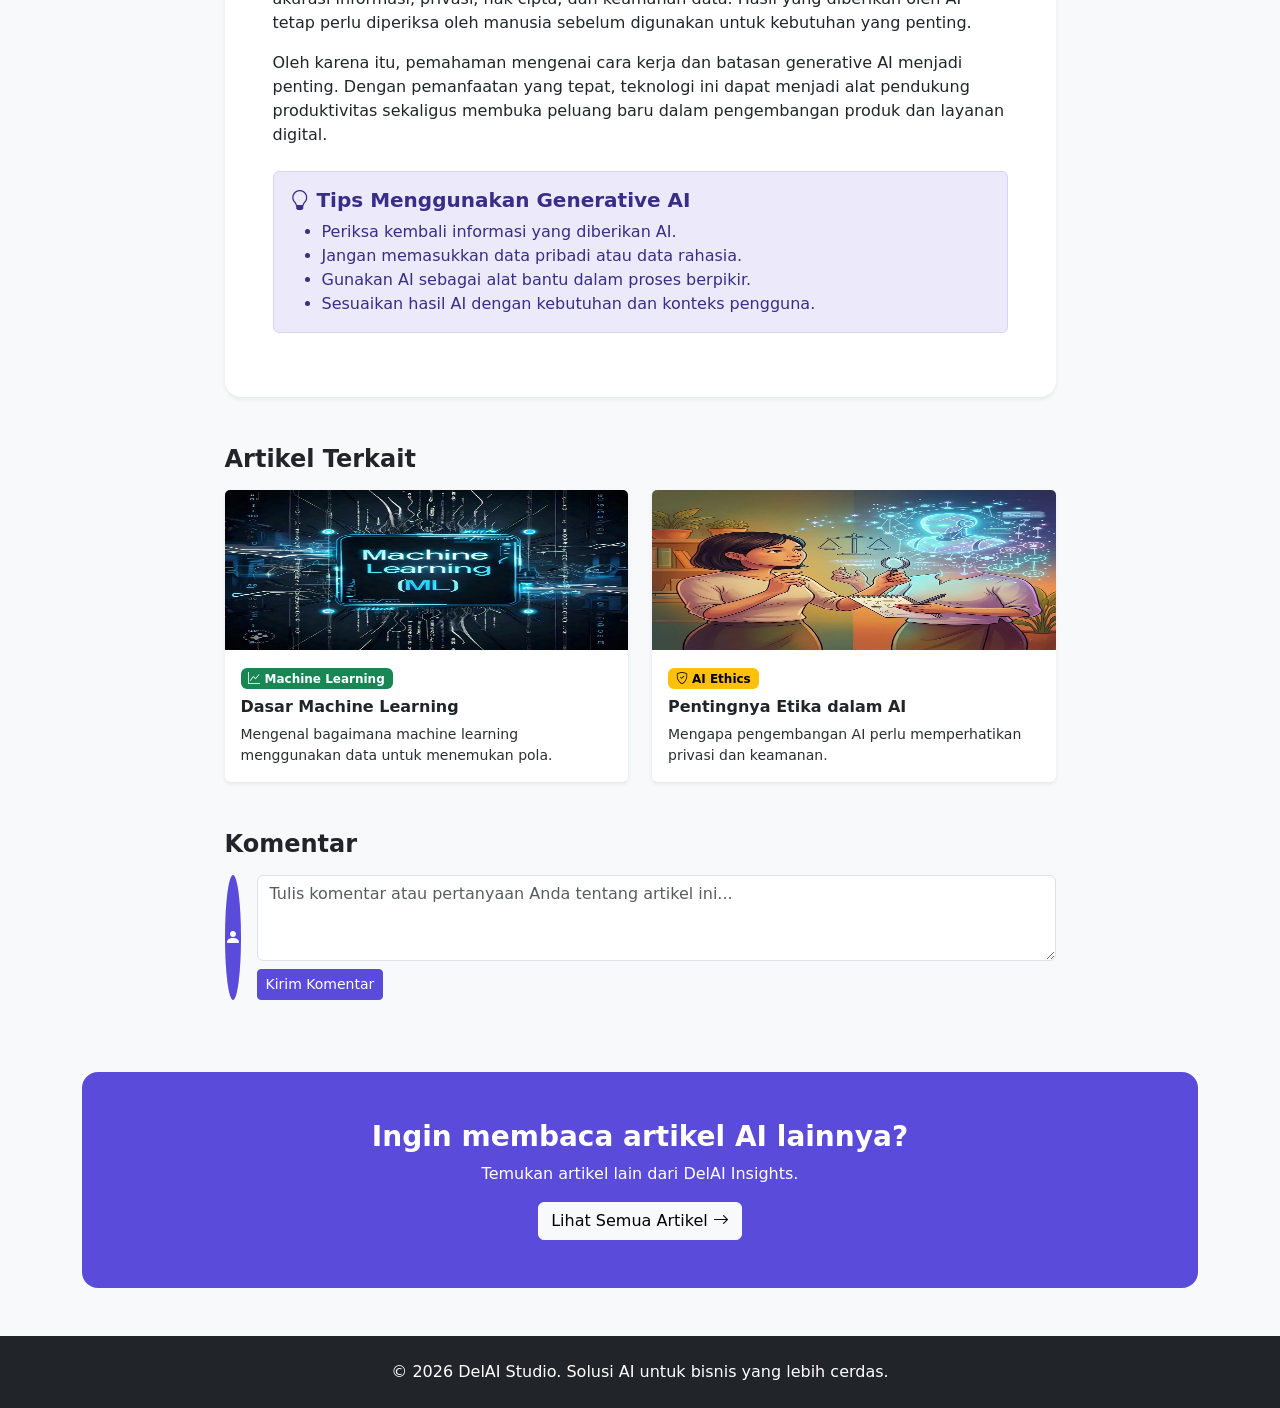
==== commit 122c5256: "Improve project structure and separation of concerns" ====
--- a/blog-detail.html
+++ b/blog-detail.html
@@ -32,10 +32,8 @@
         href="https://cdn.jsdelivr.net/npm/bootstrap-icons@1.11.3/font/bootstrap-icons.min.css"
     >
 
-    <!-- Custom CSS dipisahkan dari HTML -->
-    <link rel="stylesheet" href="assets/css/bootstrap-custom.css">
-
-
+    <!-- External CSS tambahan untuk penyesuaian Bootstrap -->
+    <link rel="stylesheet" href="assets/css/blog.css">
 </head>
 
 
@@ -55,10 +53,10 @@
             <div class="container">
 
                 <a
-                    class="navbar-brand fw-bold d-inline-flex align-items-center"
+                    class="navbar-brand fw-bold"
                     href="index.html"
                 >
-                    <span class="brand-icon me-2" aria-hidden="true">D</span>
+                    <i class="bi bi-cpu" aria-hidden="true"></i>
                     DelAI Studio
                 </a>
 
@@ -174,7 +172,7 @@
 
                         <a
                             href="blog.html"
-                            class="btn btn-outline-dark btn-sm mb-4"
+                            class="btn btn-outline-secondary btn-sm mb-4"
                         >
                             <i class="bi bi-arrow-left" aria-hidden="true"></i>
                             Kembali ke Blog
@@ -185,13 +183,13 @@
 
                         <img
                             src="assets/img/gen-ai.webp"
-                                fetchpriority="high"
-                            class="img-fluid rounded-4 shadow-sm w-100 mb-4 detail-cover-img"
+                            class="img-fluid rounded-4 shadow-sm w-100 mb-4"
                             alt="Ilustrasi Generative AI"
                             width="1600"
                             height="450"
                             loading="eager"
                             decoding="async"
+                            class="img-fluid rounded-4 shadow-sm w-100 mb-4 article-cover"
                         >
 
 
@@ -361,12 +359,13 @@
                                     <article class="card h-100 shadow-sm border-0">
                                         <img
                                             src="assets/img/machine.webp"
-                                            class="card-img-top related-card-img"
+                                            class="card-img-top"
                                             alt="Ilustrasi Machine Learning"
                                             width="800"
                                             height="160"
                                             loading="lazy"
                                             decoding="async"
+                                            class="card-img-top related-card-image"
                                         >
                                         <div class="card-body">
                                             <span class="badge text-bg-success mb-2">
@@ -390,12 +389,13 @@
                                     <article class="card h-100 shadow-sm border-0">
                                         <img
                                             src="assets/img/etika.webp"
-                                            class="card-img-top related-card-img"
+                                            class="card-img-top"
                                             alt="Ilustrasi Etika Artificial Intelligence"
                                             width="800"
                                             height="160"
                                             loading="lazy"
                                             decoding="async"
+                                            class="card-img-top related-card-image"
                                         >
                                         <div class="card-body">
                                             <span class="badge text-bg-warning mb-2">
@@ -430,7 +430,8 @@
 
                             <div class="d-flex gap-3 mb-4">
                                 <span
-                                    class="d-flex align-items-center justify-content-center rounded-circle bg-primary text-white flex-shrink-0 author-avatar"
+                                    class="d-flex align-items-center justify-content-center rounded-circle bg-primary text-white flex-shrink-0"
+                                    class="comment-avatar"
                                     aria-hidden="true"
                                 >
                                     <i class="bi bi-person-fill"></i>
@@ -501,42 +502,12 @@
 
     <footer class="bg-dark text-white py-4">
 
-        <div class="container">
-
-            <div
-                class="d-flex flex-column flex-md-row justify-content-between align-items-center gap-3"
-            >
-
-                <p class="mb-0">
-                    &copy; 2026 DelAI Studio.
-                </p>
-
-                <div class="d-flex gap-3">
-
-                    <a
-                        href="index.html"
-                        class="text-white text-decoration-none"
-                    >
-                        Beranda
-                    </a>
-
-                    <a
-                        href="blog.html"
-                        class="text-white text-decoration-none"
-                    >
-                        Blog
-                    </a>
-
-                    <a
-                        href="cv.html"
-                        class="text-white text-decoration-none"
-                    >
-                        CV
-                    </a>
-
-                </div>
-
-            </div>
+        <div class="container text-center">
+
+            <p class="mb-0">
+                &copy; 2026 DelAI Studio.
+                Solusi AI untuk bisnis yang lebih cerdas.
+            </p>
 
         </div>
 
--- a/assets/css/blog.css
+++ b/assets/css/blog.css
@@ -0,0 +1,46 @@
+/* Bootstrap customisation khusus halaman blog. Bootstrap tetap menjadi framework utama. */
+:root {
+    --bs-primary: #5b4bdb;
+    --bs-primary-rgb: 91, 75, 219;
+    --bs-link-color: #5b4bdb;
+    --bs-link-color-rgb: 91, 75, 219;
+    --bs-link-hover-color: #4638b8;
+    --bs-link-hover-color-rgb: 70, 56, 184;
+}
+
+.btn-primary {
+    --bs-btn-bg: #5b4bdb;
+    --bs-btn-border-color: #5b4bdb;
+    --bs-btn-hover-bg: #4638b8;
+    --bs-btn-hover-border-color: #4638b8;
+    --bs-btn-active-bg: #4638b8;
+    --bs-btn-active-border-color: #4638b8;
+}
+
+.btn-outline-primary {
+    --bs-btn-color: #5b4bdb;
+    --bs-btn-border-color: #5b4bdb;
+    --bs-btn-hover-bg: #5b4bdb;
+    --bs-btn-hover-border-color: #5b4bdb;
+}
+
+.text-bg-primary,
+.bg-primary { background-color: #5b4bdb !important; }
+.border-primary { border-color: #5b4bdb !important; }
+
+.alert-primary {
+    --bs-alert-color: #382d87;
+    --bs-alert-bg: #ece9fb;
+    --bs-alert-border-color: #d9d3f6;
+}
+
+.blog-intro { max-width: 700px; }
+.blog-card-image { height: 200px; object-fit: cover; }
+.article-cover { max-height: 450px; object-fit: cover; }
+.related-card-image { height: 160px; object-fit: cover; }
+.comment-avatar { width: 44px; height: 44px; object-fit: cover; }
+
+@media (max-width: 575.98px) {
+    .blog-card-image { height: 220px; }
+    .article-cover { max-height: 300px; }
+}
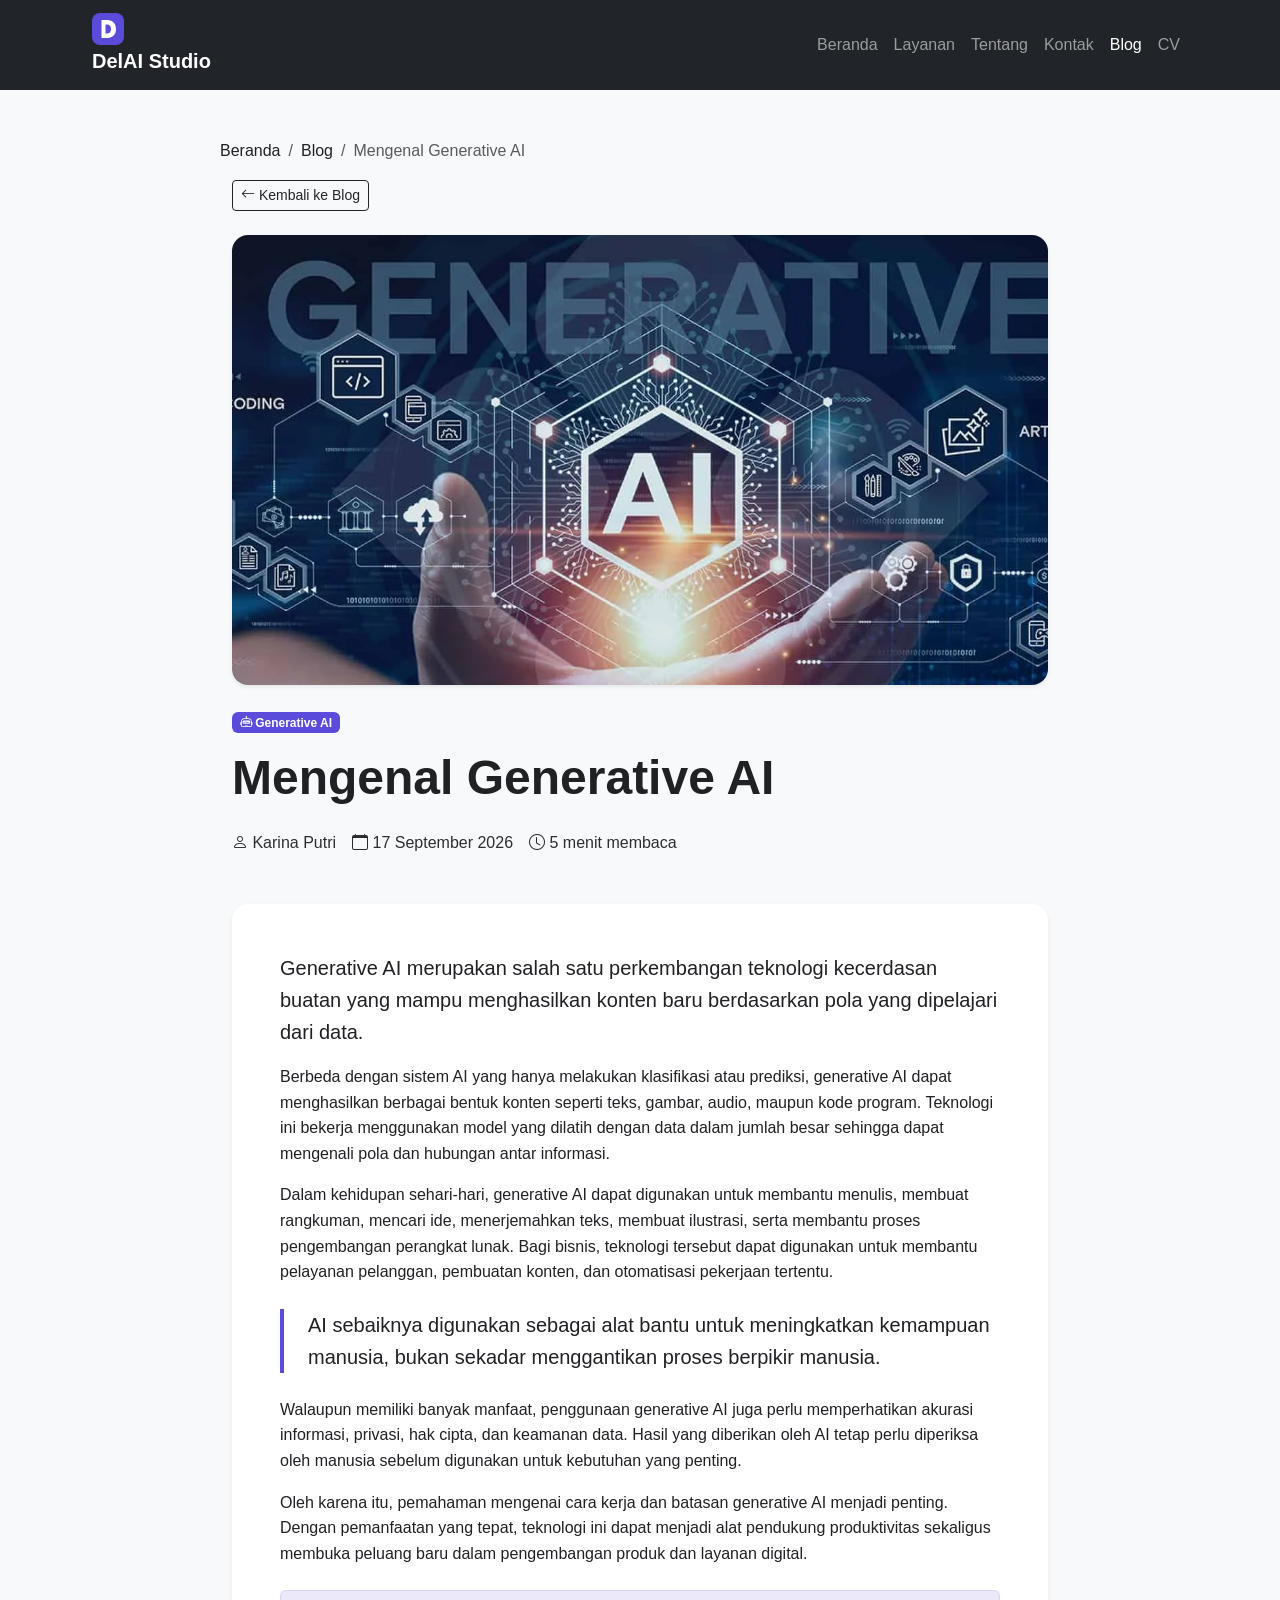
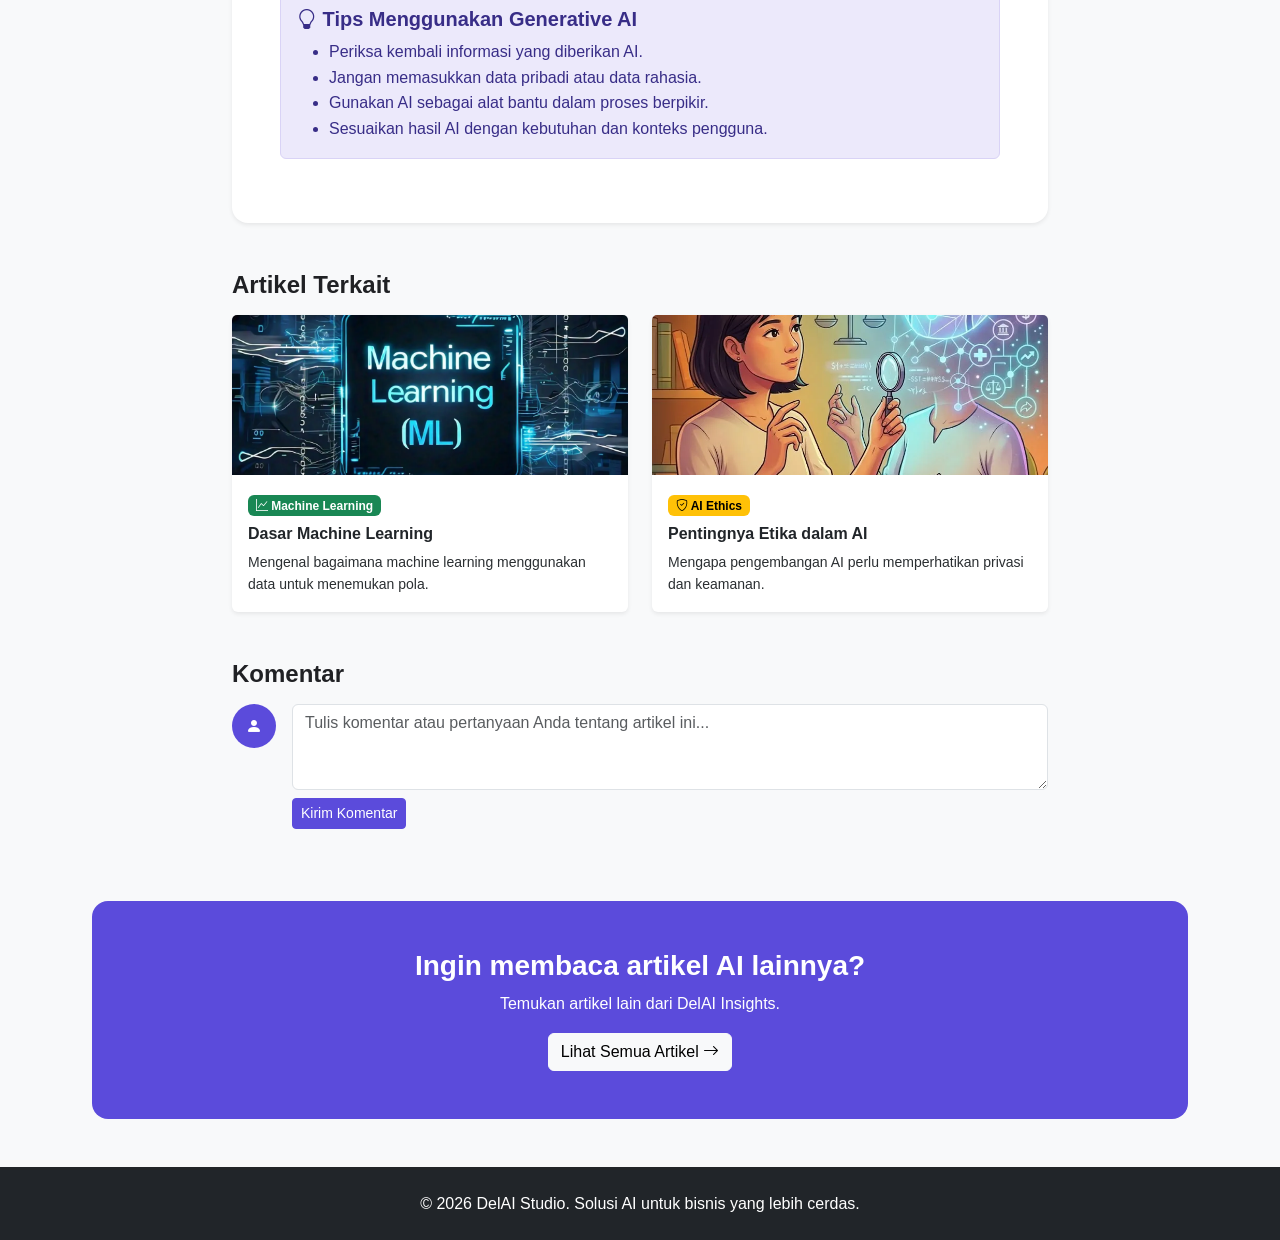
==== commit e9ea822a: "new fixed" ====
--- a/blog-detail.html
+++ b/blog-detail.html
@@ -32,8 +32,10 @@
         href="https://cdn.jsdelivr.net/npm/bootstrap-icons@1.11.3/font/bootstrap-icons.min.css"
     >
 
-    <!-- External CSS tambahan untuk penyesuaian Bootstrap -->
-    <link rel="stylesheet" href="assets/css/blog.css">
+    <!-- Custom CSS dipisahkan dari HTML -->
+    <link rel="stylesheet" href="assets/css/style.css">
+
+
 </head>
 
 
@@ -56,7 +58,13 @@
                     class="navbar-brand fw-bold"
                     href="index.html"
                 >
-                    <i class="bi bi-cpu" aria-hidden="true"></i>
+                    <img
+                        src="assets/img/logo.svg"
+                        alt=""
+                        width="32"
+                        height="32"
+                        aria-hidden="true"
+                    >
                     DelAI Studio
                 </a>
 
@@ -172,7 +180,7 @@
 
                         <a
                             href="blog.html"
-                            class="btn btn-outline-secondary btn-sm mb-4"
+                            class="btn btn-outline-dark btn-sm mb-4"
                         >
                             <i class="bi bi-arrow-left" aria-hidden="true"></i>
                             Kembali ke Blog
@@ -183,13 +191,13 @@
 
                         <img
                             src="assets/img/gen-ai.webp"
-                            class="img-fluid rounded-4 shadow-sm w-100 mb-4"
+                                fetchpriority="high"
+                            class="img-fluid rounded-4 shadow-sm w-100 mb-4 detail-cover-img"
                             alt="Ilustrasi Generative AI"
                             width="1600"
                             height="450"
                             loading="eager"
                             decoding="async"
-                            class="img-fluid rounded-4 shadow-sm w-100 mb-4 article-cover"
                         >
 
 
@@ -359,13 +367,12 @@
                                     <article class="card h-100 shadow-sm border-0">
                                         <img
                                             src="assets/img/machine.webp"
-                                            class="card-img-top"
+                                            class="card-img-top related-card-img"
                                             alt="Ilustrasi Machine Learning"
                                             width="800"
                                             height="160"
                                             loading="lazy"
                                             decoding="async"
-                                            class="card-img-top related-card-image"
                                         >
                                         <div class="card-body">
                                             <span class="badge text-bg-success mb-2">
@@ -389,13 +396,12 @@
                                     <article class="card h-100 shadow-sm border-0">
                                         <img
                                             src="assets/img/etika.webp"
-                                            class="card-img-top"
+                                            class="card-img-top related-card-img"
                                             alt="Ilustrasi Etika Artificial Intelligence"
                                             width="800"
                                             height="160"
                                             loading="lazy"
                                             decoding="async"
-                                            class="card-img-top related-card-image"
                                         >
                                         <div class="card-body">
                                             <span class="badge text-bg-warning mb-2">
@@ -430,8 +436,7 @@
 
                             <div class="d-flex gap-3 mb-4">
                                 <span
-                                    class="d-flex align-items-center justify-content-center rounded-circle bg-primary text-white flex-shrink-0"
-                                    class="comment-avatar"
+                                    class="d-flex align-items-center justify-content-center rounded-circle bg-primary text-white flex-shrink-0 author-avatar"
                                     aria-hidden="true"
                                 >
                                     <i class="bi bi-person-fill"></i>
--- a/assets/css/style.css
+++ b/assets/css/style.css
@@ -0,0 +1,951 @@
+:root {
+    --primary: #5b4bdb;
+    --primary-dark: #4638b8;
+    --secondary: #eef0ff;
+
+    --text: #202124;
+    --text-light: #62666d;
+
+    --background: #ffffff;
+    --background-soft: #f7f8fc;
+
+    --border: #e5e7eb;
+
+    --white: #ffffff;
+
+    --shadow:
+        0 12px 35px rgba(30, 30, 70, 0.08);
+
+    --radius: 16px;
+
+    --container: 1120px;
+}
+
+
+/* ================= RESET ================= */
+
+* {
+    margin: 0;
+    padding: 0;
+    box-sizing: border-box;
+}
+
+
+html {
+    scroll-behavior: smooth;
+}
+
+
+body {
+    font-family: "Inter", Arial, sans-serif;
+    color: var(--text);
+    background: var(--background);
+    line-height: 1.6;
+}
+
+
+a {
+    color: inherit;
+    text-decoration: none;
+}
+
+
+img {
+    max-width: 100%;
+    display: block;
+}
+
+
+/* ================= ACCESSIBILITY ================= */
+
+.skip-link {
+    position: absolute;
+    top: -60px;
+    left: 12px;
+    z-index: 1000;
+
+    padding: 12px 20px;
+
+    border-radius: 8px;
+
+    background: var(--primary);
+    color: var(--white);
+
+    font-weight: 700;
+    font-size: 14px;
+
+    transition: top 0.2s ease;
+}
+
+
+.skip-link:focus {
+    top: 12px;
+}
+
+
+a:focus-visible,
+button:focus-visible,
+input:focus-visible,
+textarea:focus-visible {
+    outline: 3px solid var(--primary);
+    outline-offset: 3px;
+}
+
+
+/* ================= CONTAINER ================= */
+
+.container {
+    width: min(92%, var(--container));
+    margin: 0 auto;
+}
+
+
+/* ================= HEADER ================= */
+
+.site-header {
+    position: sticky;
+    top: 0;
+    z-index: 100;
+
+    background: rgba(255, 255, 255, 0.95);
+    border-bottom: 1px solid var(--border);
+}
+
+
+.navbar {
+    min-height: 72px;
+
+    display: flex;
+    align-items: center;
+    justify-content: space-between;
+
+    gap: 30px;
+}
+
+
+/* ================= BRAND ================= */
+
+.brand {
+    display: inline-flex;
+    align-items: center;
+    gap: 10px;
+
+    font-size: 20px;
+    font-weight: 800;
+}
+
+.brand-logo {
+    width: 36px;
+    height: 36px;
+    flex-shrink: 0;
+}
+
+
+
+
+/* ================= NAVIGATION ================= */
+
+.nav-list {
+    display: flex;
+    align-items: center;
+
+    gap: 24px;
+
+    list-style: none;
+}
+
+
+.nav-list a {
+    color: var(--text-light);
+
+    font-size: 14px;
+    font-weight: 600;
+
+    transition:
+        color 0.25s ease,
+        transform 0.25s ease;
+}
+
+
+.nav-list a:hover {
+    color: var(--primary);
+}
+
+
+/* ================= HERO ================= */
+
+.hero {
+    padding: 100px 0;
+
+    background:
+        linear-gradient(
+            135deg,
+            #f7f7ff 0%,
+            #ffffff 60%,
+            #f0efff 100%
+        );
+}
+
+
+.hero-content {
+    display: grid;
+    grid-template-columns: 1.2fr 0.8fr;
+
+    align-items: center;
+
+    gap: 70px;
+}
+
+
+.hero-label,
+.section-label {
+    display: inline-block;
+
+    margin-bottom: 16px;
+
+    color: var(--primary);
+
+    font-size: 13px;
+    font-weight: 800;
+
+    text-transform: uppercase;
+    letter-spacing: 1px;
+}
+
+
+.hero h1 {
+    max-width: 700px;
+
+    margin-bottom: 24px;
+
+    font-size: clamp(40px, 6vw, 68px);
+    line-height: 1.08;
+
+    letter-spacing: -2px;
+}
+
+
+.hero h1 span {
+    display: block;
+    color: var(--primary);
+}
+
+
+.hero-text > p {
+    max-width: 650px;
+
+    margin-bottom: 30px;
+
+    color: var(--text-light);
+
+    font-size: 17px;
+}
+
+
+/* ================= BUTTON ================= */
+
+.hero-buttons {
+    display: flex;
+    flex-wrap: wrap;
+
+    gap: 14px;
+}
+
+
+.button {
+    display: inline-flex;
+
+    align-items: center;
+    justify-content: center;
+
+    min-height: 48px;
+
+    padding: 0 22px;
+
+    border-radius: 10px;
+
+    font-weight: 700;
+
+    transition:
+        transform 0.25s ease,
+        background 0.25s ease,
+        box-shadow 0.25s ease;
+}
+
+
+.button:hover {
+    transform: translateY(-2px);
+}
+
+
+.button-primary {
+    background: var(--primary);
+    color: var(--white);
+
+    box-shadow:
+        0 8px 20px rgba(91, 75, 219, 0.25);
+}
+
+
+.button-primary:hover {
+    background: var(--primary-dark);
+}
+
+
+.button-secondary {
+    background: var(--white);
+    color: var(--primary);
+
+    border: 1px solid var(--border);
+}
+
+
+.button-secondary:hover {
+    background: var(--secondary);
+}
+
+
+/* ================= HERO CARD ================= */
+
+.hero-card {
+    padding: 42px;
+
+    border: 1px solid var(--border);
+    border-radius: 24px;
+
+    background: var(--white);
+
+    box-shadow: var(--shadow);
+
+    text-align: center;
+}
+
+
+.ai-circle {
+    width: 120px;
+    height: 120px;
+
+    margin: 0 auto 28px;
+
+    display: flex;
+    align-items: center;
+    justify-content: center;
+
+    border-radius: 50%;
+
+    background:
+        linear-gradient(
+            135deg,
+            var(--primary),
+            #8d82ff
+        );
+
+    color: var(--white);
+
+    font-size: 32px;
+    font-weight: 800;
+
+    box-shadow:
+        0 20px 40px rgba(91, 75, 219, 0.25);
+}
+
+
+.hero-card h2 {
+    margin-bottom: 10px;
+
+    font-size: 24px;
+}
+
+
+.hero-card > p {
+    margin-bottom: 28px;
+
+    color: var(--text-light);
+}
+
+
+.hero-stat {
+    display: grid;
+    grid-template-columns: repeat(3, 1fr);
+
+    gap: 10px;
+
+    padding-top: 22px;
+
+    border-top: 1px solid var(--border);
+}
+
+
+.hero-stat div {
+    display: flex;
+    flex-direction: column;
+}
+
+
+.hero-stat strong {
+    color: var(--primary);
+
+    font-size: 20px;
+}
+
+
+.hero-stat span {
+    color: var(--text-light);
+
+    font-size: 11px;
+}
+
+
+/* ================= SECTION ================= */
+
+.section {
+    padding: 90px 0;
+}
+
+
+.section-heading {
+    max-width: 700px;
+
+    margin: 0 auto 50px;
+
+    text-align: center;
+}
+
+
+.section-heading h2,
+.about-content h2,
+.contact-info h2 {
+    margin-bottom: 16px;
+
+    font-size: clamp(30px, 4vw, 44px);
+    line-height: 1.15;
+}
+
+
+.section-heading p,
+.about-content p,
+.contact-info > p {
+    color: var(--text-light);
+}
+
+
+/* ================= SERVICES ================= */
+
+.services-section {
+    background: var(--background);
+}
+
+
+.service-grid {
+    display: grid;
+
+    grid-template-columns:
+        repeat(4, 1fr);
+
+    gap: 20px;
+}
+
+
+.service-card {
+    padding: 30px;
+
+    border: 1px solid var(--border);
+    border-radius: var(--radius);
+
+    background: var(--white);
+
+    transition:
+        transform 0.25s ease,
+        box-shadow 0.25s ease,
+        border-color 0.25s ease;
+}
+
+
+.service-card:hover {
+    transform: translateY(-6px);
+
+    border-color: #c9c3ff;
+
+    box-shadow: var(--shadow);
+}
+
+
+.service-icon {
+    width: 52px;
+    height: 52px;
+
+    margin-bottom: 22px;
+
+    display: flex;
+    align-items: center;
+    justify-content: center;
+
+    border-radius: 14px;
+
+    background: var(--secondary);
+
+    color: var(--primary);
+
+    font-size: 14px;
+    font-weight: 800;
+}
+
+
+.service-card h3 {
+    margin-bottom: 12px;
+
+    font-size: 20px;
+}
+
+
+.service-card p {
+    min-height: 105px;
+
+    margin-bottom: 20px;
+
+    color: var(--text-light);
+
+    font-size: 14px;
+}
+
+
+.service-link {
+    color: var(--primary);
+
+    font-size: 14px;
+    font-weight: 700;
+
+    transition: color 0.2s ease;
+}
+
+
+.service-link:hover {
+    color: var(--primary-dark);
+}
+
+
+/* ================= ABOUT ================= */
+
+.about-section {
+    background: var(--background-soft);
+}
+
+
+.about-grid {
+    display: grid;
+
+    grid-template-columns:
+        1fr 1fr;
+
+    gap: 70px;
+
+    align-items: center;
+}
+
+
+.about-content p {
+    margin-bottom: 18px;
+}
+
+
+.advantages {
+    display: flex;
+    flex-direction: column;
+
+    gap: 20px;
+}
+
+
+.advantage-item {
+    display: flex;
+
+    gap: 20px;
+
+    padding: 24px;
+
+    border-radius: var(--radius);
+
+    background: var(--white);
+
+    border: 1px solid var(--border);
+}
+
+
+.advantage-number {
+    color: var(--primary);
+
+    font-size: 13px;
+    font-weight: 800;
+}
+
+
+.advantage-item h3 {
+    margin-bottom: 6px;
+
+    font-size: 17px;
+}
+
+
+.advantage-item p {
+    color: var(--text-light);
+
+    font-size: 14px;
+}
+
+
+/* ================= CONTACT ================= */
+
+.contact-wrapper {
+    display: grid;
+
+    grid-template-columns:
+        0.9fr 1.1fr;
+
+    gap: 70px;
+
+    align-items: start;
+}
+
+
+.contact-info h2 {
+    margin-bottom: 20px;
+}
+
+
+.contact-details {
+    margin-top: 30px;
+}
+
+
+.contact-details p {
+    margin-bottom: 15px;
+
+    color: var(--text-light);
+}
+
+
+.contact-form {
+    padding: 32px;
+
+    border: 1px solid var(--border);
+    border-radius: var(--radius);
+
+    background: var(--white);
+
+    box-shadow: var(--shadow);
+}
+
+
+.form-group {
+    margin-bottom: 20px;
+}
+
+
+.form-group label {
+    display: block;
+
+    margin-bottom: 8px;
+
+    font-size: 14px;
+    font-weight: 700;
+}
+
+
+.form-group input,
+.form-group textarea {
+    width: 100%;
+
+    padding: 13px 15px;
+
+    border: 1px solid var(--border);
+    border-radius: 9px;
+
+    font: inherit;
+
+    outline: none;
+
+    transition:
+        border-color 0.2s ease,
+        box-shadow 0.2s ease;
+}
+
+
+.form-group input:focus,
+.form-group textarea:focus {
+    border-color: var(--primary);
+
+    box-shadow:
+        0 0 0 3px rgba(91, 75, 219, 0.1);
+}
+
+
+.form-group textarea {
+    resize: vertical;
+}
+
+
+.button-full {
+    width: 100%;
+
+    border: none;
+
+    cursor: pointer;
+
+    font: inherit;
+}
+
+
+.form-status {
+    margin-top: 14px;
+
+    color: var(--primary-dark);
+
+    font-size: 14px;
+    font-weight: 600;
+
+    text-align: center;
+}
+
+
+/* ================= FOOTER ================= */
+
+.site-footer {
+    padding-top: 45px;
+
+    background: #171821;
+
+    color: var(--white);
+}
+
+
+.footer-content {
+    display: flex;
+
+    align-items: center;
+    justify-content: space-between;
+
+    gap: 30px;
+
+    padding-bottom: 35px;
+}
+
+
+.footer-brand {
+    margin-bottom: 12px;
+}
+
+
+.footer-content p {
+    color: #aeb0b8;
+
+    font-size: 14px;
+}
+
+
+.footer-links {
+    display: flex;
+
+    gap: 22px;
+}
+
+
+.footer-links a {
+    color: #c6c8cf;
+
+    font-size: 14px;
+
+    transition: color 0.2s ease;
+}
+
+
+.footer-links a:hover {
+    color: var(--white);
+}
+
+
+.footer-bottom {
+    padding: 20px 0;
+
+    border-top: 1px solid #30313b;
+}
+
+
+.footer-bottom p {
+    color: #9698a2;
+
+    font-size: 13px;
+}
+
+
+/* ================= RESPONSIVE ================= */
+
+@media (max-width: 900px) {
+
+    .nav-list {
+        gap: 14px;
+    }
+
+
+    .hero-content {
+        grid-template-columns: 1fr;
+
+        gap: 45px;
+    }
+
+
+    .hero-card {
+        max-width: 600px;
+        width: 100%;
+
+        margin: 0 auto;
+    }
+
+
+    .service-grid {
+        grid-template-columns:
+            repeat(2, 1fr);
+    }
+
+
+    .about-grid,
+    .contact-wrapper {
+        grid-template-columns: 1fr;
+
+        gap: 45px;
+    }
+
+}
+
+
+@media (max-width: 650px) {
+
+    .navbar {
+        flex-direction: column;
+
+        padding: 16px 0;
+    }
+
+
+    .nav-list {
+        flex-wrap: wrap;
+
+        justify-content: center;
+    }
+
+
+    .hero {
+        padding: 70px 0;
+    }
+
+
+    .hero h1 {
+        font-size: 42px;
+    }
+
+
+    .section {
+        padding: 65px 0;
+    }
+
+
+    .service-grid {
+        grid-template-columns: 1fr;
+    }
+
+
+    .hero-card {
+        padding: 28px 20px;
+    }
+
+
+    .hero-stat {
+        gap: 5px;
+    }
+
+
+    .contact-form {
+        padding: 24px;
+    }
+
+
+    .footer-content {
+        flex-direction: column;
+
+        align-items: flex-start;
+    }
+
+
+    .footer-links {
+        flex-wrap: wrap;
+    }
+
+}
+
+/* ================= BOOTSTRAP PAGE CUSTOMIZATION ================= */
+
+/* Custom Bootstrap adjustments for DelAI Studio.
+   Kept in an external stylesheet to preserve separation of concerns. */
+
+:root {
+    --bs-primary: #5b4bdb;
+    --bs-primary-rgb: 91, 75, 219;
+    --bs-link-color: #5b4bdb;
+    --bs-link-color-rgb: 91, 75, 219;
+    --bs-link-hover-color: #4638b8;
+    --bs-link-hover-color-rgb: 70, 56, 184;
+}
+
+.btn-primary {
+    --bs-btn-bg: #5b4bdb;
+    --bs-btn-border-color: #5b4bdb;
+    --bs-btn-hover-bg: #4638b8;
+    --bs-btn-hover-border-color: #4638b8;
+    --bs-btn-active-bg: #4638b8;
+    --bs-btn-active-border-color: #4638b8;
+}
+
+.btn-outline-primary {
+    --bs-btn-color: #5b4bdb;
+    --bs-btn-border-color: #5b4bdb;
+    --bs-btn-hover-bg: #5b4bdb;
+    --bs-btn-hover-border-color: #5b4bdb;
+}
+
+.text-bg-primary,
+.bg-primary {
+    background-color: #5b4bdb !important;
+}
+
+.border-primary {
+    border-color: #5b4bdb !important;
+}
+
+.alert-primary {
+    --bs-alert-color: #382d87;
+    --bs-alert-bg: #ece9fb;
+    --bs-alert-border-color: #d9d3f6;
+}
+
+.blog-intro {
+    max-width: 700px;
+}
+
+.blog-card-img {
+    height: 200px;
+    object-fit: cover;
+}
+
+.detail-cover-img {
+    max-height: 450px;
+    object-fit: cover;
+}
+
+.related-card-img {
+    height: 160px;
+    object-fit: cover;
+}
+
+.author-avatar {
+    width: 44px;
+    height: 44px;
+}
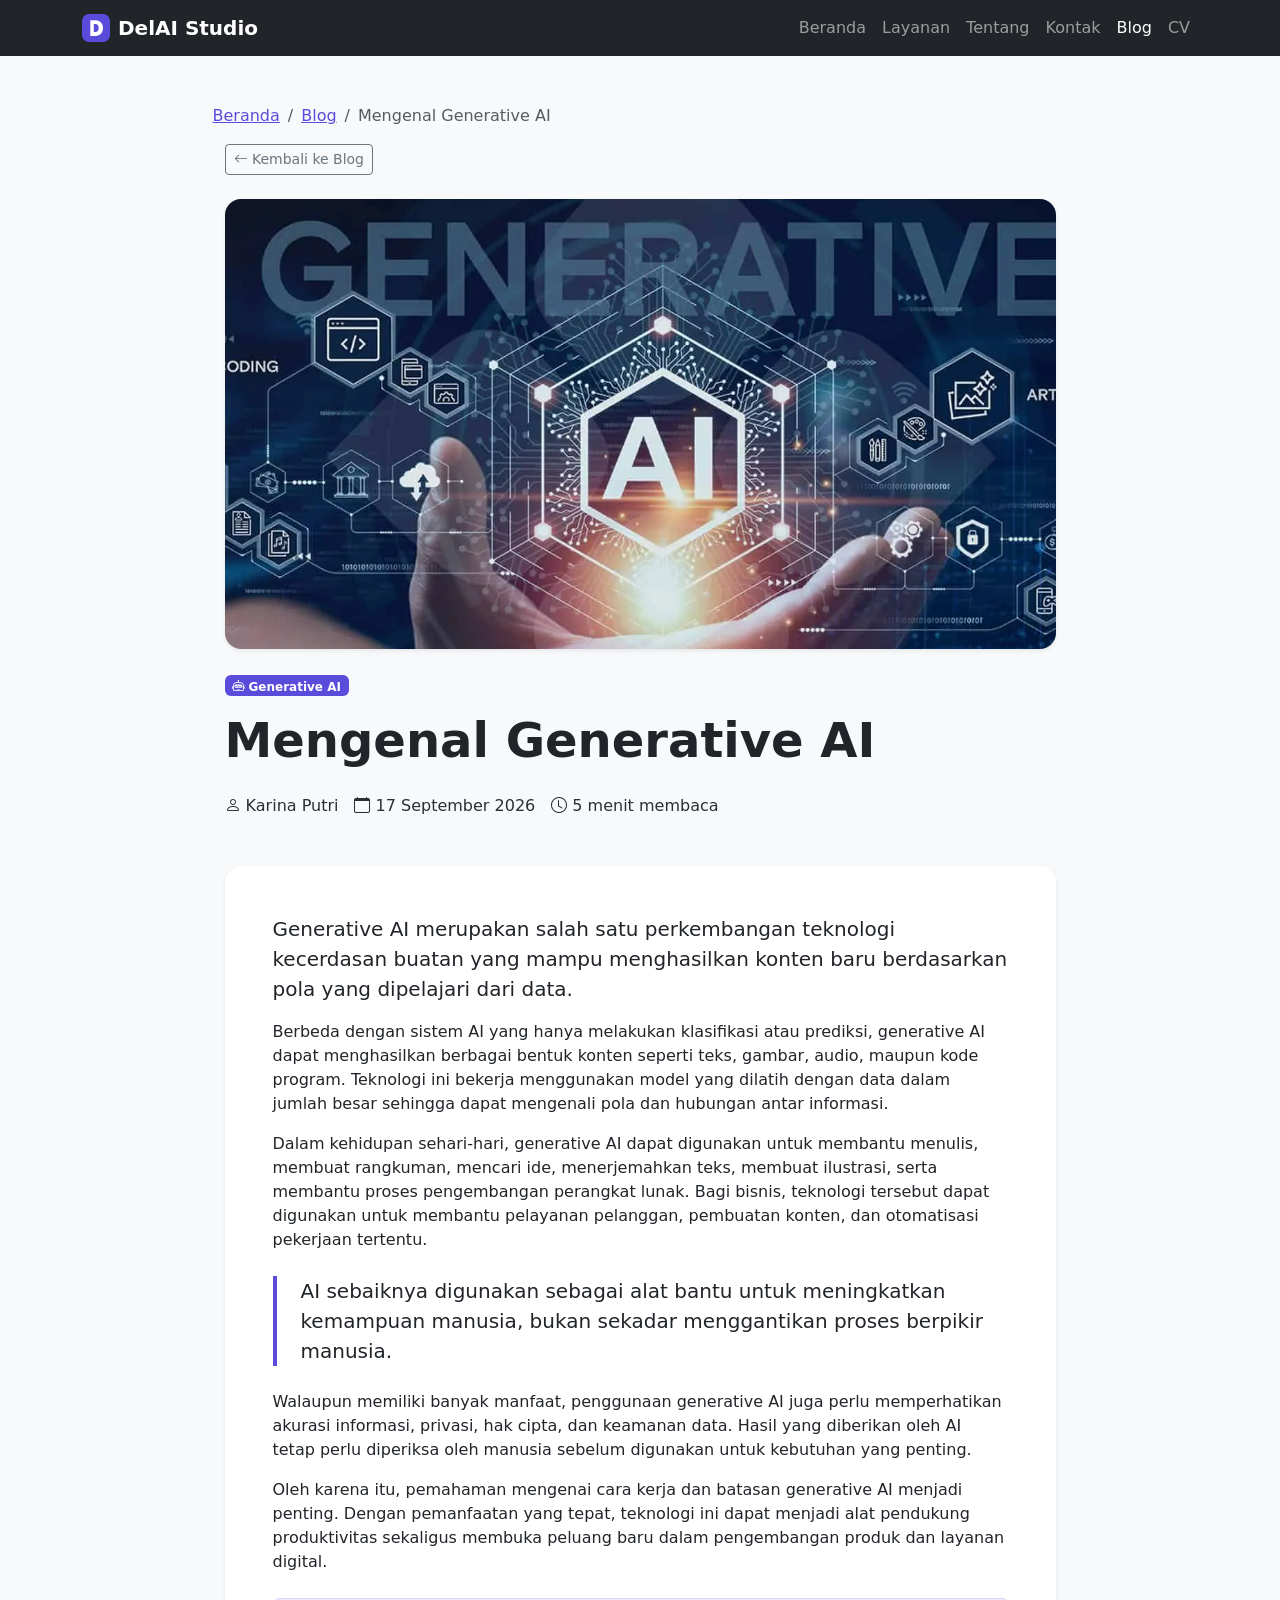
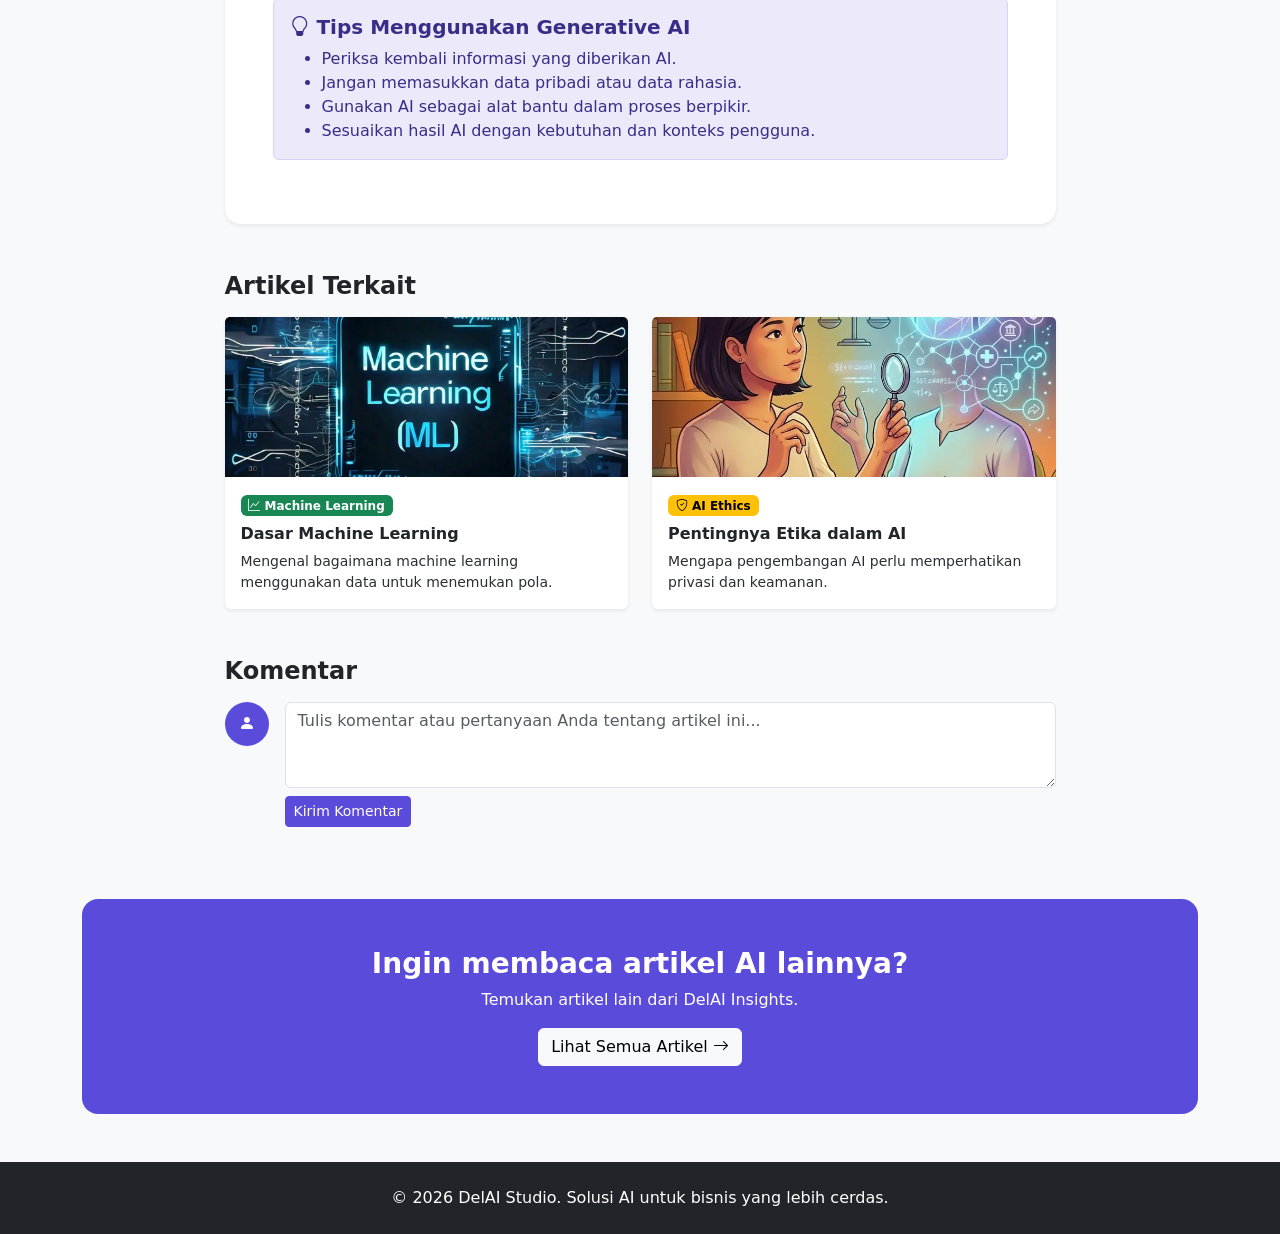
==== commit f5e17756: "ini new" ====
--- a/blog-detail.html
+++ b/blog-detail.html
@@ -32,10 +32,8 @@
         href="https://cdn.jsdelivr.net/npm/bootstrap-icons@1.11.3/font/bootstrap-icons.min.css"
     >
 
-    <!-- Custom CSS dipisahkan dari HTML -->
-    <link rel="stylesheet" href="assets/css/style.css">
-
-
+    <!-- External CSS tambahan untuk penyesuaian Bootstrap -->
+    <link rel="stylesheet" href="assets/css/blog.css">
 </head>
 
 
@@ -55,16 +53,10 @@
             <div class="container">
 
                 <a
-                    class="navbar-brand fw-bold"
+                    class="navbar-brand fw-bold d-flex align-items-center gap-2"
                     href="index.html"
                 >
-                    <img
-                        src="assets/img/logo.svg"
-                        alt=""
-                        width="32"
-                        height="32"
-                        aria-hidden="true"
-                    >
+                    <img src="assets/img/logo.svg" alt="" width="28" height="28" aria-hidden="true">
                     DelAI Studio
                 </a>
 
@@ -180,7 +172,7 @@
 
                         <a
                             href="blog.html"
-                            class="btn btn-outline-dark btn-sm mb-4"
+                            class="btn btn-outline-secondary btn-sm mb-4"
                         >
                             <i class="bi bi-arrow-left" aria-hidden="true"></i>
                             Kembali ke Blog
@@ -191,8 +183,7 @@
 
                         <img
                             src="assets/img/gen-ai.webp"
-                                fetchpriority="high"
-                            class="img-fluid rounded-4 shadow-sm w-100 mb-4 detail-cover-img"
+                            class="img-fluid rounded-4 shadow-sm w-100 mb-4 article-cover"
                             alt="Ilustrasi Generative AI"
                             width="1600"
                             height="450"
@@ -367,7 +358,7 @@
                                     <article class="card h-100 shadow-sm border-0">
                                         <img
                                             src="assets/img/machine.webp"
-                                            class="card-img-top related-card-img"
+                                            class="card-img-top related-card-image"
                                             alt="Ilustrasi Machine Learning"
                                             width="800"
                                             height="160"
@@ -396,7 +387,7 @@
                                     <article class="card h-100 shadow-sm border-0">
                                         <img
                                             src="assets/img/etika.webp"
-                                            class="card-img-top related-card-img"
+                                            class="card-img-top related-card-image"
                                             alt="Ilustrasi Etika Artificial Intelligence"
                                             width="800"
                                             height="160"
@@ -436,7 +427,7 @@
 
                             <div class="d-flex gap-3 mb-4">
                                 <span
-                                    class="d-flex align-items-center justify-content-center rounded-circle bg-primary text-white flex-shrink-0 author-avatar"
+                                    class="d-flex align-items-center justify-content-center rounded-circle bg-primary text-white flex-shrink-0 comment-avatar"
                                     aria-hidden="true"
                                 >
                                     <i class="bi bi-person-fill"></i>
--- a/assets/css/blog.css
+++ b/assets/css/blog.css
@@ -0,0 +1,46 @@
+/* Bootstrap customisation khusus halaman blog. Bootstrap tetap menjadi framework utama. */
+:root {
+    --bs-primary: #5b4bdb;
+    --bs-primary-rgb: 91, 75, 219;
+    --bs-link-color: #5b4bdb;
+    --bs-link-color-rgb: 91, 75, 219;
+    --bs-link-hover-color: #4638b8;
+    --bs-link-hover-color-rgb: 70, 56, 184;
+}
+
+.btn-primary {
+    --bs-btn-bg: #5b4bdb;
+    --bs-btn-border-color: #5b4bdb;
+    --bs-btn-hover-bg: #4638b8;
+    --bs-btn-hover-border-color: #4638b8;
+    --bs-btn-active-bg: #4638b8;
+    --bs-btn-active-border-color: #4638b8;
+}
+
+.btn-outline-primary {
+    --bs-btn-color: #5b4bdb;
+    --bs-btn-border-color: #5b4bdb;
+    --bs-btn-hover-bg: #5b4bdb;
+    --bs-btn-hover-border-color: #5b4bdb;
+}
+
+.text-bg-primary,
+.bg-primary { background-color: #5b4bdb !important; }
+.border-primary { border-color: #5b4bdb !important; }
+
+.alert-primary {
+    --bs-alert-color: #382d87;
+    --bs-alert-bg: #ece9fb;
+    --bs-alert-border-color: #d9d3f6;
+}
+
+.blog-intro { max-width: 700px; }
+.blog-card-image { height: 200px; object-fit: cover; }
+.article-cover { max-height: 450px; object-fit: cover; }
+.related-card-image { height: 160px; object-fit: cover; }
+.comment-avatar { width: 44px; height: 44px; object-fit: cover; }
+
+@media (max-width: 575.98px) {
+    .blog-card-image { height: 220px; }
+    .article-cover { max-height: 300px; }
+}
